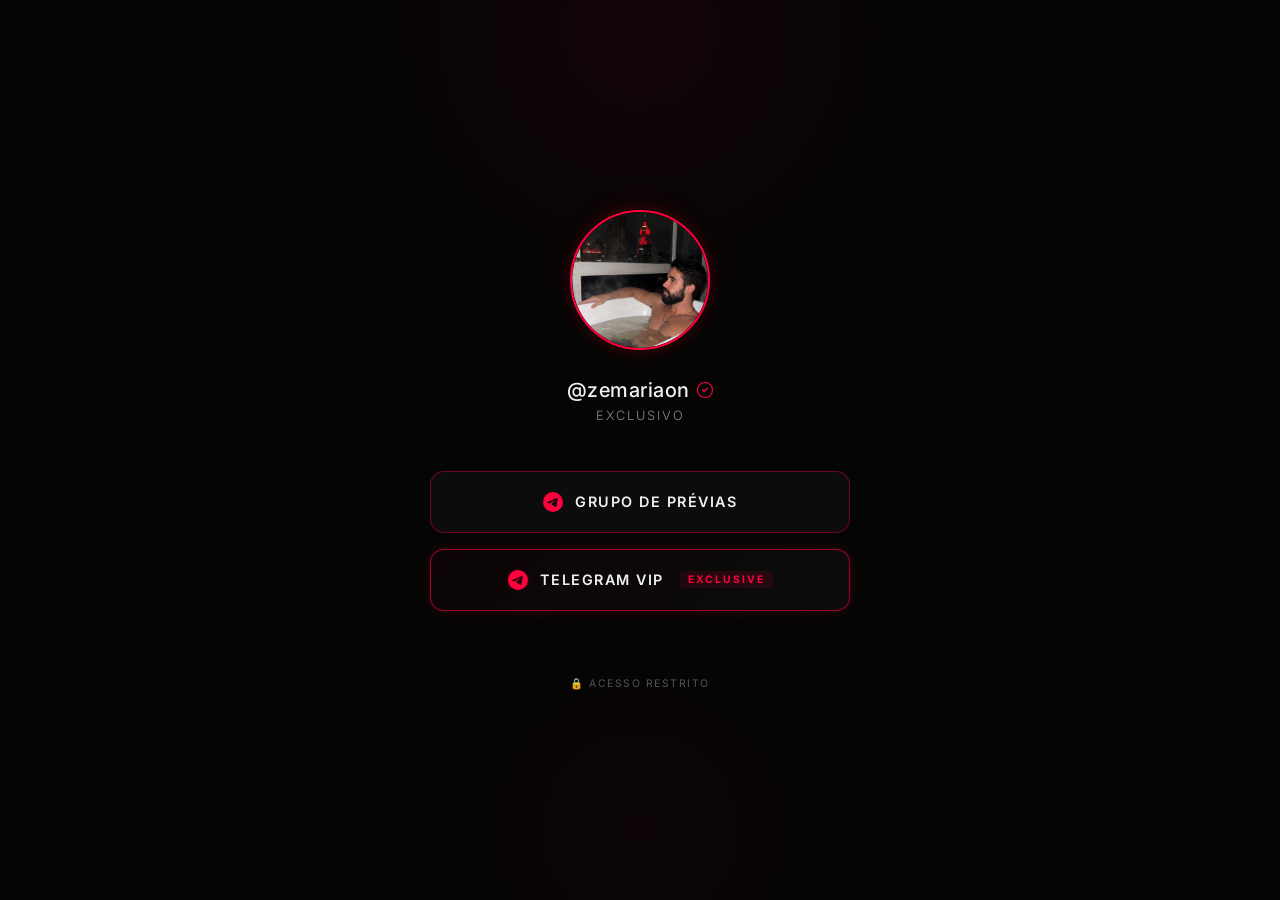
==== index.html @ e6265fee "Add files via upload" ====
<!DOCTYPE html>
<html lang="pt-BR">

<head>
  <meta charset="UTF-8">
  <meta name="viewport" content="width=device-width, initial-scale=1.0">
  <meta name="description" content="Acesse conteúdos exclusivos e entre no grupo VIP pelo Telegram.">
  <meta name="theme-color" content="#050505">
  <title>Perfil Exclusivo</title>
  <link rel="stylesheet" href="style.css">

  <!-- Favicon inline (red diamond) -->
  <link rel="icon"
    href="data:image/svg+xml,<svg xmlns='http://www.w3.org/2000/svg' viewBox='0 0 100 100'><text y='0.9em' font-size='90'>💎</text></svg>">
</head>

<body>

  <div class="container">

    <!-- ── Profile Photo ── -->
    <div class="profile-wrapper">
      <div class="profile-glow"></div>
      <img src="/profile.jpeg" alt="Foto de perfil" class="profile-photo" loading="eager">
    </div>

    <!-- ── Username ── -->
    <div class="username-section">
      <div class="username">
        @zemariaon
        <!-- Verified badge -->
        <span class="verified-badge" title="Verificado">
          <svg viewBox="0 0 24 24" fill="none" xmlns="http://www.w3.org/2000/svg">
            <path d="M9 12l2 2 4-4" stroke="#FF003C" stroke-width="2" stroke-linecap="round" stroke-linejoin="round" />
            <path d="M12 2C6.48 2 2 6.48 2 12s4.48 10 10 10 10-4.48 10-10S17.52 2 12 2z" stroke="#FF003C"
              stroke-width="1.5" fill="none" />
          </svg>
        </span>
      </div>
      <p class="status-text"> Exclusivo</p>
    </div>

    <!-- ── Buttons ── -->
    <div class="buttons-group">

      <!-- Grupo de Prévias -->
      <a href="https://t.me/+c9ROxH11eikwNGI5" class="btn" id="btn-previas" target="_blank" rel="noopener noreferrer">
        <span class="btn-icon">
          <svg viewBox="0 0 24 24" xmlns="http://www.w3.org/2000/svg">
            <path
              d="M11.944 0A12 12 0 0 0 0 12a12 12 0 0 0 12 12 12 12 0 0 0 12-12A12 12 0 0 0 12 0a12 12 0 0 0-.056 0zm4.962 7.224c.1-.002.321.023.465.14a.506.506 0 0 1 .171.325c.016.093.036.306.02.472-.18 1.898-.962 6.502-1.36 8.627-.168.9-.499 1.201-.82 1.23-.696.065-1.225-.46-1.9-.902-1.056-.693-1.653-1.124-2.678-1.8-1.185-.78-.417-1.21.258-1.91.177-.184 3.247-2.977 3.307-3.23.007-.032.014-.15-.056-.212s-.174-.041-.249-.024c-.106.024-1.793 1.14-5.061 3.345-.48.33-.913.49-1.302.48-.428-.008-1.252-.241-1.865-.44-.752-.245-1.349-.374-1.297-.789.027-.216.325-.437.893-.663 3.498-1.524 5.83-2.529 6.998-3.014 3.332-1.386 4.025-1.627 4.476-1.635z" />
          </svg>
        </span>
        GRUPO DE PRÉVIAS
      </a>

      <!-- Telegram VIP -->
      <a href="https://t.me/zezemariabot?start=linkbio2" class="btn btn--vip" id="btn-vip" target="_blank"
        rel="noopener noreferrer">
        <span class="btn-icon">
          <svg viewBox="0 0 24 24" xmlns="http://www.w3.org/2000/svg">
            <path
              d="M11.944 0A12 12 0 0 0 0 12a12 12 0 0 0 12 12 12 12 0 0 0 12-12A12 12 0 0 0 12 0a12 12 0 0 0-.056 0zm4.962 7.224c.1-.002.321.023.465.14a.506.506 0 0 1 .171.325c.016.093.036.306.02.472-.18 1.898-.962 6.502-1.36 8.627-.168.9-.499 1.201-.82 1.23-.696.065-1.225-.46-1.9-.902-1.056-.693-1.653-1.124-2.678-1.8-1.185-.78-.417-1.21.258-1.91.177-.184 3.247-2.977 3.307-3.23.007-.032.014-.15-.056-.212s-.174-.041-.249-.024c-.106.024-1.793 1.14-5.061 3.345-.48.33-.913.49-1.302.48-.428-.008-1.252-.241-1.865-.44-.752-.245-1.349-.374-1.297-.789.027-.216.325-.437.893-.663 3.498-1.524 5.83-2.529 6.998-3.014 3.332-1.386 4.025-1.627 4.476-1.635z" />
          </svg>
        </span>
        TELEGRAM VIP
        <span class="vip-label">EXCLUSIVE</span>
      </a>

    </div>

    <!-- ── Footer ── -->
    <div class="footer">
      <span class="footer-text">🔒 Acesso restrito</span>
    </div>

  </div>

</body>

</html>
---- style.css ----
/* ========================================
   PRESSEL — Dark + Red Neon Premium
   ======================================== */

/* Google Font */
@import url('https://fonts.googleapis.com/css2?family=Inter:wght@300;400;500;600;700&display=swap');

/* ── Design Tokens ── */
:root {
  --bg-primary: #050505;
  --bg-secondary: #0a0a0a;
  --bg-card: #0d0d0d;
  --bg-button: #0c0c0c;
  --neon-red: #FF003C;
  --neon-red-soft: rgba(255, 0, 60, 0.35);
  --neon-red-glow: rgba(255, 0, 60, 0.15);
  --neon-red-subtle: rgba(255, 0, 60, 0.06);
  --text-primary: #f0f0f0;
  --text-secondary: #888888;
  --text-muted: #555555;
  --border-subtle: rgba(255, 0, 60, 0.2);
  --border-button: rgba(255, 0, 60, 0.4);
  --border-vip: rgba(255, 0, 60, 0.6);
  --radius-full: 50%;
  --radius-lg: 14px;
  --max-width: 420px;
}

/* ── Reset ── */
*,
*::before,
*::after {
  margin: 0;
  padding: 0;
  box-sizing: border-box;
}

html {
  font-size: 16px;
  -webkit-font-smoothing: antialiased;
  -moz-osx-font-smoothing: grayscale;
}

/* ── Body ── */
body {
  font-family: 'Inter', -apple-system, BlinkMacSystemFont, 'Segoe UI', sans-serif;
  background-color: var(--bg-primary);
  color: var(--text-primary);
  min-height: 100vh;
  display: flex;
  justify-content: center;
  align-items: center;
  overflow-x: hidden;
  position: relative;
}

/* ── Ambient background glow ── */
body::before {
  content: '';
  position: fixed;
  top: -30%;
  left: 50%;
  transform: translateX(-50%);
  width: 600px;
  height: 600px;
  background: radial-gradient(circle, var(--neon-red-subtle) 0%, transparent 70%);
  pointer-events: none;
  z-index: 0;
}

body::after {
  content: '';
  position: fixed;
  bottom: -20%;
  left: 50%;
  transform: translateX(-50%);
  width: 500px;
  height: 500px;
  background: radial-gradient(circle, rgba(255, 0, 60, 0.03) 0%, transparent 70%);
  pointer-events: none;
  z-index: 0;
}

/* ── Container ── */
.container {
  width: 90%;
  max-width: var(--max-width);
  display: flex;
  flex-direction: column;
  align-items: center;
  padding: 60px 0 80px;
  position: relative;
  z-index: 1;
}

/* ── Profile Photo ── */
.profile-wrapper {
  position: relative;
  margin-bottom: 24px;
  opacity: 0;
  animation: fadeIn 0.8s ease-out 0.2s forwards;
}

.profile-glow {
  position: absolute;
  inset: -8px;
  border-radius: var(--radius-full);
  background: radial-gradient(circle, var(--neon-red-glow) 0%, transparent 70%);
  filter: blur(12px);
  z-index: 0;
  animation: pulseGlow 4s ease-in-out infinite;
}

.profile-photo {
  width: 130px;
  height: 130px;
  border-radius: var(--radius-full);
  object-fit: cover;
  border: 2px solid var(--neon-red);
  position: relative;
  z-index: 1;
  box-shadow:
    0 0 15px var(--neon-red-glow),
    0 0 30px rgba(255, 0, 60, 0.08);
}

/* ── Username ── */
.username-section {
  text-align: center;
  margin-bottom: 48px;
  opacity: 0;
  animation: fadeIn 0.8s ease-out 0.4s forwards;
}

.username {
  font-size: 1.25rem;
  font-weight: 500;
  letter-spacing: 0.5px;
  color: var(--text-primary);
  display: inline-flex;
  align-items: center;
  gap: 6px;
}

.verified-badge {
  display: inline-flex;
  align-items: center;
  justify-content: center;
  width: 18px;
  height: 18px;
  flex-shrink: 0;
}

.verified-badge svg {
  width: 18px;
  height: 18px;
}

.status-text {
  font-size: 0.8rem;
  font-weight: 300;
  color: var(--text-secondary);
  margin-top: 6px;
  letter-spacing: 2px;
  text-transform: uppercase;
}

/* ── Buttons ── */
.buttons-group {
  width: 100%;
  display: flex;
  flex-direction: column;
  gap: 16px;
}

.btn {
  display: flex;
  align-items: center;
  justify-content: center;
  gap: 12px;
  width: 100%;
  padding: 18px 24px;
  border-radius: var(--radius-lg);
  background: var(--bg-button);
  color: var(--text-primary);
  text-decoration: none;
  font-family: 'Inter', sans-serif;
  font-size: 0.9rem;
  font-weight: 600;
  letter-spacing: 1.5px;
  text-transform: uppercase;
  border: 1px solid var(--border-button);
  cursor: pointer;
  position: relative;
  overflow: hidden;
  transition:
    box-shadow 0.35s ease,
    border-color 0.35s ease,
    transform 0.25s ease,
    background 0.35s ease;
  /* Entry animation */
  opacity: 0;
  transform: translateY(20px);
}

.btn:first-child {
  animation: slideUp 0.6s ease-out 0.6s forwards;
}

.btn:last-child {
  animation: slideUp 0.6s ease-out 0.8s forwards;
}

/* Shimmer overlay */
.btn::before {
  content: '';
  position: absolute;
  top: 0;
  left: -100%;
  width: 100%;
  height: 100%;
  background: linear-gradient(
    90deg,
    transparent 0%,
    rgba(255, 0, 60, 0.04) 50%,
    transparent 100%
  );
  transition: left 0.5s ease;
}

.btn:hover::before {
  left: 100%;
}

.btn:hover {
  border-color: var(--neon-red);
  box-shadow:
    0 0 20px var(--neon-red-glow),
    0 0 40px rgba(255, 0, 60, 0.06),
    inset 0 0 20px rgba(255, 0, 60, 0.03);
  transform: translateY(-2px);
  background: rgba(255, 0, 60, 0.04);
}

.btn:active {
  transform: translateY(0);
  transition: transform 0.1s ease;
}

/* Telegram icon */
.btn-icon {
  display: inline-flex;
  align-items: center;
  justify-content: center;
  flex-shrink: 0;
}

.btn-icon svg {
  width: 20px;
  height: 20px;
  fill: var(--neon-red);
  transition: filter 0.35s ease;
}

.btn:hover .btn-icon svg {
  filter: drop-shadow(0 0 4px var(--neon-red-soft));
}

/* ── VIP Button — Extra emphasis ── */
.btn--vip {
  border-color: var(--border-vip);
  box-shadow:
    0 0 12px var(--neon-red-glow),
    0 0 25px rgba(255, 0, 60, 0.05);
  background: linear-gradient(
    135deg,
    rgba(255, 0, 60, 0.03) 0%,
    var(--bg-button) 100%
  );
}

.btn--vip:hover {
  border-color: var(--neon-red);
  box-shadow:
    0 0 25px var(--neon-red-soft),
    0 0 50px rgba(255, 0, 60, 0.1),
    inset 0 0 25px rgba(255, 0, 60, 0.05);
  background: linear-gradient(
    135deg,
    rgba(255, 0, 60, 0.08) 0%,
    rgba(255, 0, 60, 0.02) 100%
  );
}

.btn--vip .btn-icon svg {
  filter: drop-shadow(0 0 3px var(--neon-red-glow));
}

.btn--vip:hover .btn-icon svg {
  filter: drop-shadow(0 0 6px var(--neon-red-soft));
}

/* ── VIP label accent ── */
.vip-label {
  font-size: 0.65rem;
  font-weight: 700;
  letter-spacing: 2px;
  color: var(--neon-red);
  background: rgba(255, 0, 60, 0.1);
  padding: 2px 8px;
  border-radius: 4px;
  margin-left: 4px;
}

/* ── Keyframes ── */
@keyframes fadeIn {
  from {
    opacity: 0;
    transform: translateY(8px);
  }
  to {
    opacity: 1;
    transform: translateY(0);
  }
}

@keyframes slideUp {
  from {
    opacity: 0;
    transform: translateY(20px);
  }
  to {
    opacity: 1;
    transform: translateY(0);
  }
}

@keyframes pulseGlow {
  0%, 100% {
    opacity: 0.6;
    transform: scale(1);
  }
  50% {
    opacity: 1;
    transform: scale(1.05);
  }
}

/* ── Footer ── */
.footer {
  margin-top: 60px;
  opacity: 0;
  animation: fadeIn 0.8s ease-out 1s forwards;
}

.footer-text {
  font-size: 0.65rem;
  color: var(--text-muted);
  letter-spacing: 1.5px;
  text-transform: uppercase;
}

/* ── Responsiveness ── */
@media (max-width: 480px) {
  .container {
    width: 88%;
    padding: 50px 0 60px;
  }

  .profile-photo {
    width: 115px;
    height: 115px;
  }

  .username {
    font-size: 1.15rem;
  }

  .btn {
    padding: 16px 20px;
    font-size: 0.82rem;
    letter-spacing: 1.2px;
  }
}

@media (min-width: 768px) {
  .container {
    padding: 100px 0;
  }

  .profile-photo {
    width: 140px;
    height: 140px;
  }

  .btn {
    padding: 20px 28px;
  }
}

/* ── Accessibility: reduced motion ── */
@media (prefers-reduced-motion: reduce) {
  *,
  *::before,
  *::after {
    animation-duration: 0.01ms !important;
    animation-iteration-count: 1 !important;
    transition-duration: 0.01ms !important;
  }
}
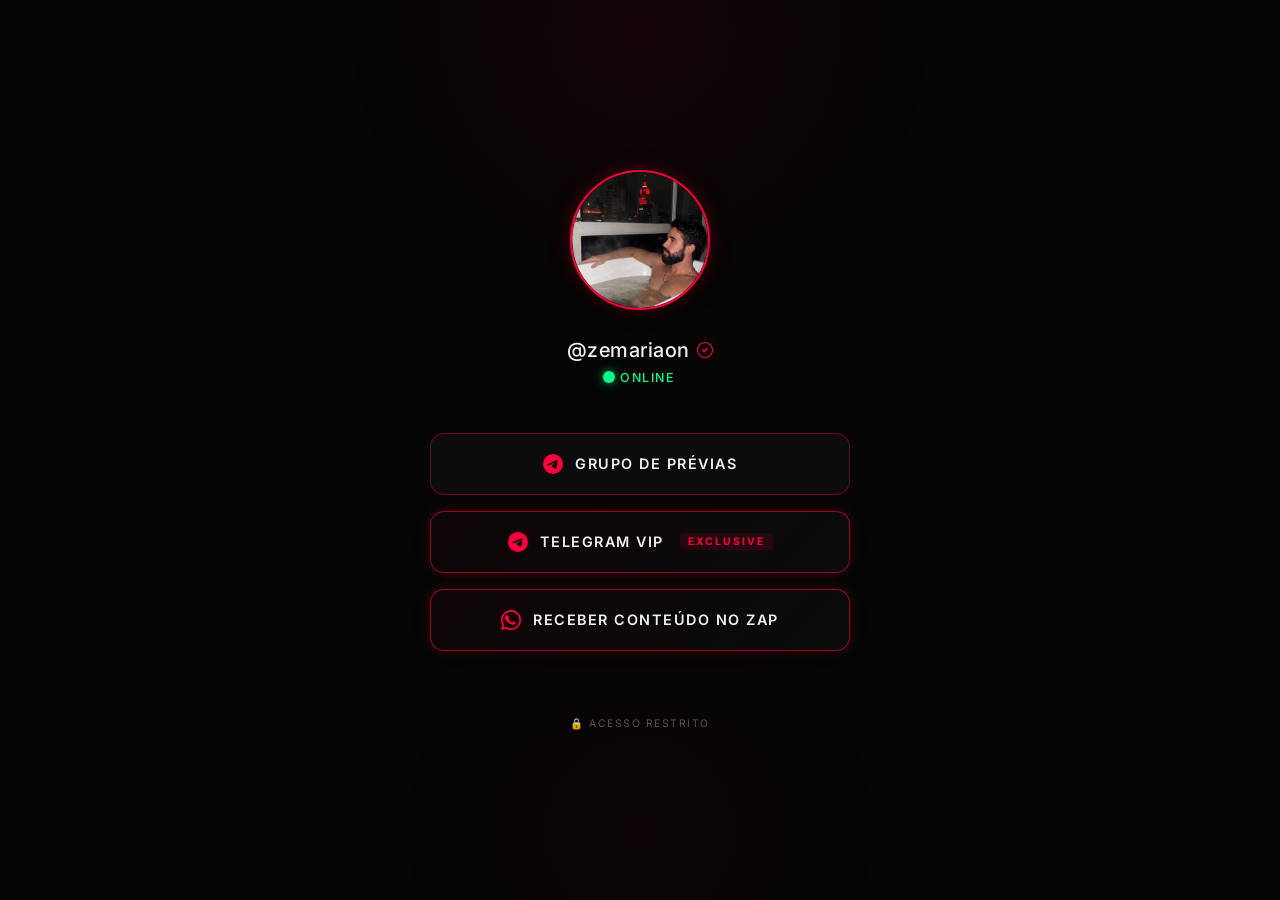
==== commit 553dc26c: "Add files via upload" ====
--- a/index.html
+++ b/index.html
@@ -7,11 +7,13 @@
   <meta name="description" content="Acesse conteúdos exclusivos e entre no grupo VIP pelo Telegram.">
   <meta name="theme-color" content="#050505">
   <title>Perfil Exclusivo</title>
+  <link rel="preconnect" href="https://fonts.googleapis.com">
+  <link rel="preconnect" href="https://fonts.gstatic.com" crossorigin>
+  <link href="https://fonts.googleapis.com/css2?family=Inter:wght@300;400;500;600;700&display=swap" rel="stylesheet">
   <link rel="stylesheet" href="style.css">
 
   <!-- Favicon inline (red diamond) -->
-  <link rel="icon"
-    href="data:image/svg+xml,<svg xmlns='http://www.w3.org/2000/svg' viewBox='0 0 100 100'><text y='0.9em' font-size='90'>💎</text></svg>">
+  <link rel="icon" href="data:image/svg+xml,<svg xmlns='http://www.w3.org/2000/svg' viewBox='0 0 100 100'><text y='0.9em' font-size='90'>💎</text></svg>">
 </head>
 
 <body>
@@ -21,7 +23,7 @@
     <!-- ── Profile Photo ── -->
     <div class="profile-wrapper">
       <div class="profile-glow"></div>
-      <img src="/profile.jpeg" alt="Foto de perfil" class="profile-photo" loading="eager">
+      <img src="profile.jpeg" alt="Foto de perfil" class="profile-photo" loading="eager">
     </div>
 
     <!-- ── Username ── -->
@@ -30,14 +32,19 @@
         @zemariaon
         <!-- Verified badge -->
         <span class="verified-badge" title="Verificado">
-          <svg viewBox="0 0 24 24" fill="none" xmlns="http://www.w3.org/2000/svg">
-            <path d="M9 12l2 2 4-4" stroke="#FF003C" stroke-width="2" stroke-linecap="round" stroke-linejoin="round" />
-            <path d="M12 2C6.48 2 2 6.48 2 12s4.48 10 10 10 10-4.48 10-10S17.52 2 12 2z" stroke="#FF003C"
-              stroke-width="1.5" fill="none" />
+          <svg viewbox="0 0 24 24" fill="none" xmlns="http://www.w3.org/2000/svg">
+            <path d="M9 12l2 2 4-4" stroke="#FF003C" stroke-width="2" stroke-linecap="round" stroke-linejoin="round"></path>
+            <path d="M12 2C6.48 2 2 6.48 2 12s4.48 10 10 10 10-4.48 10-10S17.52 2 12 2z" stroke="#FF003C" stroke-width="1.5" fill="none"></path>
           </svg>
         </span>
       </div>
-      <p class="status-text"> Exclusivo</p>
+      <div class="status-online">
+        <span class="status-dot-wrapper">
+          <span class="status-dot-ping"></span>
+          <span class="status-dot"></span>
+        </span>
+        <span class="status-text">Online</span>
+      </div>
     </div>
 
     <!-- ── Buttons ── -->
@@ -46,25 +53,32 @@
       <!-- Grupo de Prévias -->
       <a href="https://t.me/+c9ROxH11eikwNGI5" class="btn" id="btn-previas" target="_blank" rel="noopener noreferrer">
         <span class="btn-icon">
-          <svg viewBox="0 0 24 24" xmlns="http://www.w3.org/2000/svg">
-            <path
-              d="M11.944 0A12 12 0 0 0 0 12a12 12 0 0 0 12 12 12 12 0 0 0 12-12A12 12 0 0 0 12 0a12 12 0 0 0-.056 0zm4.962 7.224c.1-.002.321.023.465.14a.506.506 0 0 1 .171.325c.016.093.036.306.02.472-.18 1.898-.962 6.502-1.36 8.627-.168.9-.499 1.201-.82 1.23-.696.065-1.225-.46-1.9-.902-1.056-.693-1.653-1.124-2.678-1.8-1.185-.78-.417-1.21.258-1.91.177-.184 3.247-2.977 3.307-3.23.007-.032.014-.15-.056-.212s-.174-.041-.249-.024c-.106.024-1.793 1.14-5.061 3.345-.48.33-.913.49-1.302.48-.428-.008-1.252-.241-1.865-.44-.752-.245-1.349-.374-1.297-.789.027-.216.325-.437.893-.663 3.498-1.524 5.83-2.529 6.998-3.014 3.332-1.386 4.025-1.627 4.476-1.635z" />
+          <svg viewbox="0 0 24 24" xmlns="http://www.w3.org/2000/svg">
+            <path d="M11.944 0A12 12 0 0 0 0 12a12 12 0 0 0 12 12 12 12 0 0 0 12-12A12 12 0 0 0 12 0a12 12 0 0 0-.056 0zm4.962 7.224c.1-.002.321.023.465.14a.506.506 0 0 1 .171.325c.016.093.036.306.02.472-.18 1.898-.962 6.502-1.36 8.627-.168.9-.499 1.201-.82 1.23-.696.065-1.225-.46-1.9-.902-1.056-.693-1.653-1.124-2.678-1.8-1.185-.78-.417-1.21.258-1.91.177-.184 3.247-2.977 3.307-3.23.007-.032.014-.15-.056-.212s-.174-.041-.249-.024c-.106.024-1.793 1.14-5.061 3.345-.48.33-.913.49-1.302.48-.428-.008-1.252-.241-1.865-.44-.752-.245-1.349-.374-1.297-.789.027-.216.325-.437.893-.663 3.498-1.524 5.83-2.529 6.998-3.014 3.332-1.386 4.025-1.627 4.476-1.635z"></path>
           </svg>
         </span>
         GRUPO DE PRÉVIAS
       </a>
 
       <!-- Telegram VIP -->
-      <a href="https://t.me/zezemariabot?start=linkbio2" class="btn btn--vip" id="btn-vip" target="_blank"
-        rel="noopener noreferrer">
+      <a href="https://t.me/zezemariabot?start=linkbio2" class="btn btn--vip" id="btn-vip" target="_blank" rel="noopener noreferrer">
         <span class="btn-icon">
-          <svg viewBox="0 0 24 24" xmlns="http://www.w3.org/2000/svg">
-            <path
-              d="M11.944 0A12 12 0 0 0 0 12a12 12 0 0 0 12 12 12 12 0 0 0 12-12A12 12 0 0 0 12 0a12 12 0 0 0-.056 0zm4.962 7.224c.1-.002.321.023.465.14a.506.506 0 0 1 .171.325c.016.093.036.306.02.472-.18 1.898-.962 6.502-1.36 8.627-.168.9-.499 1.201-.82 1.23-.696.065-1.225-.46-1.9-.902-1.056-.693-1.653-1.124-2.678-1.8-1.185-.78-.417-1.21.258-1.91.177-.184 3.247-2.977 3.307-3.23.007-.032.014-.15-.056-.212s-.174-.041-.249-.024c-.106.024-1.793 1.14-5.061 3.345-.48.33-.913.49-1.302.48-.428-.008-1.252-.241-1.865-.44-.752-.245-1.349-.374-1.297-.789.027-.216.325-.437.893-.663 3.498-1.524 5.83-2.529 6.998-3.014 3.332-1.386 4.025-1.627 4.476-1.635z" />
+          <svg viewbox="0 0 24 24" xmlns="http://www.w3.org/2000/svg">
+            <path d="M11.944 0A12 12 0 0 0 0 12a12 12 0 0 0 12 12 12 12 0 0 0 12-12A12 12 0 0 0 12 0a12 12 0 0 0-.056 0zm4.962 7.224c.1-.002.321.023.465.14a.506.506 0 0 1 .171.325c.016.093.036.306.02.472-.18 1.898-.962 6.502-1.36 8.627-.168.9-.499 1.201-.82 1.23-.696.065-1.225-.46-1.9-.902-1.056-.693-1.653-1.124-2.678-1.8-1.185-.78-.417-1.21.258-1.91.177-.184 3.247-2.977 3.307-3.23.007-.032.014-.15-.056-.212s-.174-.041-.249-.024c-.106.024-1.793 1.14-5.061 3.345-.48.33-.913.49-1.302.48-.428-.008-1.252-.241-1.865-.44-.752-.245-1.349-.374-1.297-.789.027-.216.325-.437.893-.663 3.498-1.524 5.83-2.529 6.998-3.014 3.332-1.386 4.025-1.627 4.476-1.635z"></path>
           </svg>
         </span>
         TELEGRAM VIP
         <span class="vip-label">EXCLUSIVE</span>
+      </a>
+
+      <!-- Receber Conteúdo no Zap -->
+      <a href="https://ggcheckout.app/checkout/v4/12ZdZEENy6Fd3tUeQCRN" class="btn btn--zap" id="btn-zap" target="_blank" rel="noopener noreferrer">
+        <span class="btn-icon">
+          <svg viewBox="0 0 24 24" xmlns="http://www.w3.org/2000/svg">
+            <path d="M17.472 14.382c-.301-.15-1.78-.878-2.056-.979-.276-.1-.476-.15-.676.15-.2.301-.776.979-.952 1.18-.175.2-.35.226-.651.075-.3-.15-1.268-.468-2.416-1.493-.893-.798-1.496-1.783-1.672-2.083-.175-.3-.019-.462.132-.612.136-.135.301-.35.452-.526.15-.175.2-.301.3-.501.1-.2.05-.376-.025-.526-.075-.15-.676-1.63-1.927-2.23-.244-.585-.494-.505-.677-.514-.176-.008-.376-.01-.577-.01-.2 0-.526.075-.801.375-.276.301-1.053 1.028-1.053 2.507 0 1.478 1.078 2.905 1.228 3.106.15.2 2.122 3.24 5.141 4.544.718.31 1.278.496 1.716.635.722.23 1.379.197 1.899.12.579-.087 1.78-.727 2.03-1.429.251-.702.251-1.303.176-1.429-.075-.125-.275-.2-.576-.35zM12 0C5.373 0 0 5.373 0 12c0 2.115.553 4.101 1.519 5.828L0 24l6.345-1.494A11.936 11.936 0 0 0 12 24c6.627 0 12-5.373 12-12S18.627 0 12 0zm0 22c-1.848 0-3.582-.505-5.076-1.385l-.364-.216-3.766.886.903-3.667-.238-.378A9.957 9.957 0 0 1 2 12c0-5.514 4.486-10 10-10s10 4.486 10 10-4.486 10-10 10z"/>
+          </svg>
+        </span>
+        Receber Conteúdo no Zap
       </a>
 
     </div>
@@ -78,4 +92,4 @@
 
 </body>
 
-</html>+</html>
--- a/style.css
+++ b/style.css
@@ -156,13 +156,67 @@
   height: 18px;
 }
 
+.status-online {
+  display: flex;
+  align-items: center;
+  justify-content: center;
+  gap: 7px;
+  margin-top: 8px;
+}
+
+.status-dot-wrapper {
+  position: relative;
+  display: inline-flex;
+  align-items: center;
+  justify-content: center;
+  width: 8px;
+  height: 8px;
+}
+
+.status-dot-ping {
+  position: absolute;
+  inset: -2px;
+  border-radius: var(--radius-full);
+  background-color: #00ff88;
+  animation: pingGreen 1.8s cubic-bezier(0, 0, 0.2, 1) infinite;
+}
+
+.status-dot {
+  position: relative;
+  width: 8px;
+  height: 8px;
+  border-radius: var(--radius-full);
+  background-color: #00ff88;
+  box-shadow:
+    0 0 8px #00ff88,
+    0 0 16px rgba(0, 255, 136, 0.6);
+  animation: blinkGreen 1.8s ease-in-out infinite;
+}
+
 .status-text {
-  font-size: 0.8rem;
-  font-weight: 300;
-  color: var(--text-secondary);
-  margin-top: 6px;
-  letter-spacing: 2px;
+  font-size: 0.78rem;
+  font-weight: 500;
+  color: #00ff88;
+  letter-spacing: 1.5px;
   text-transform: uppercase;
+}
+
+@keyframes pingGreen {
+  75%, 100% {
+    transform: scale(2.5);
+    opacity: 0;
+  }
+}
+
+@keyframes blinkGreen {
+  0%, 100% {
+    opacity: 1;
+    filter: brightness(1.1);
+  }
+  50% {
+    opacity: 0.35;
+    filter: brightness(0.8);
+  }
 }
 
 /* ── Buttons ── */
@@ -203,12 +257,16 @@
   transform: translateY(20px);
 }
 
-.btn:first-child {
+.btn:nth-child(1) {
   animation: slideUp 0.6s ease-out 0.6s forwards;
 }
 
-.btn:last-child {
-  animation: slideUp 0.6s ease-out 0.8s forwards;
+.btn:nth-child(2) {
+  animation: slideUp 0.6s ease-out 0.75s forwards;
+}
+
+.btn:nth-child(3) {
+  animation: slideUp 0.6s ease-out 0.9s forwards;
 }
 
 /* Shimmer overlay */
@@ -312,6 +370,40 @@
   margin-left: 4px;
 }
 
+/* ── Zap Button — Checkout emphasis ── */
+.btn--zap {
+  border-color: var(--border-vip);
+  box-shadow:
+    0 0 12px var(--neon-red-glow),
+    0 0 25px rgba(255, 0, 60, 0.05);
+  background: linear-gradient(
+    135deg,
+    rgba(255, 0, 60, 0.03) 0%,
+    var(--bg-button) 100%
+  );
+}
+
+.btn--zap:hover {
+  border-color: var(--neon-red);
+  box-shadow:
+    0 0 25px var(--neon-red-soft),
+    0 0 50px rgba(255, 0, 60, 0.1),
+    inset 0 0 25px rgba(255, 0, 60, 0.05);
+  background: linear-gradient(
+    135deg,
+    rgba(255, 0, 60, 0.08) 0%,
+    rgba(255, 0, 60, 0.02) 100%
+  );
+}
+
+.btn--zap .btn-icon svg {
+  filter: drop-shadow(0 0 3px var(--neon-red-glow));
+}
+
+.btn--zap:hover .btn-icon svg {
+  filter: drop-shadow(0 0 6px var(--neon-red-soft));
+}
+
 /* ── Keyframes ── */
 @keyframes fadeIn {
   from {
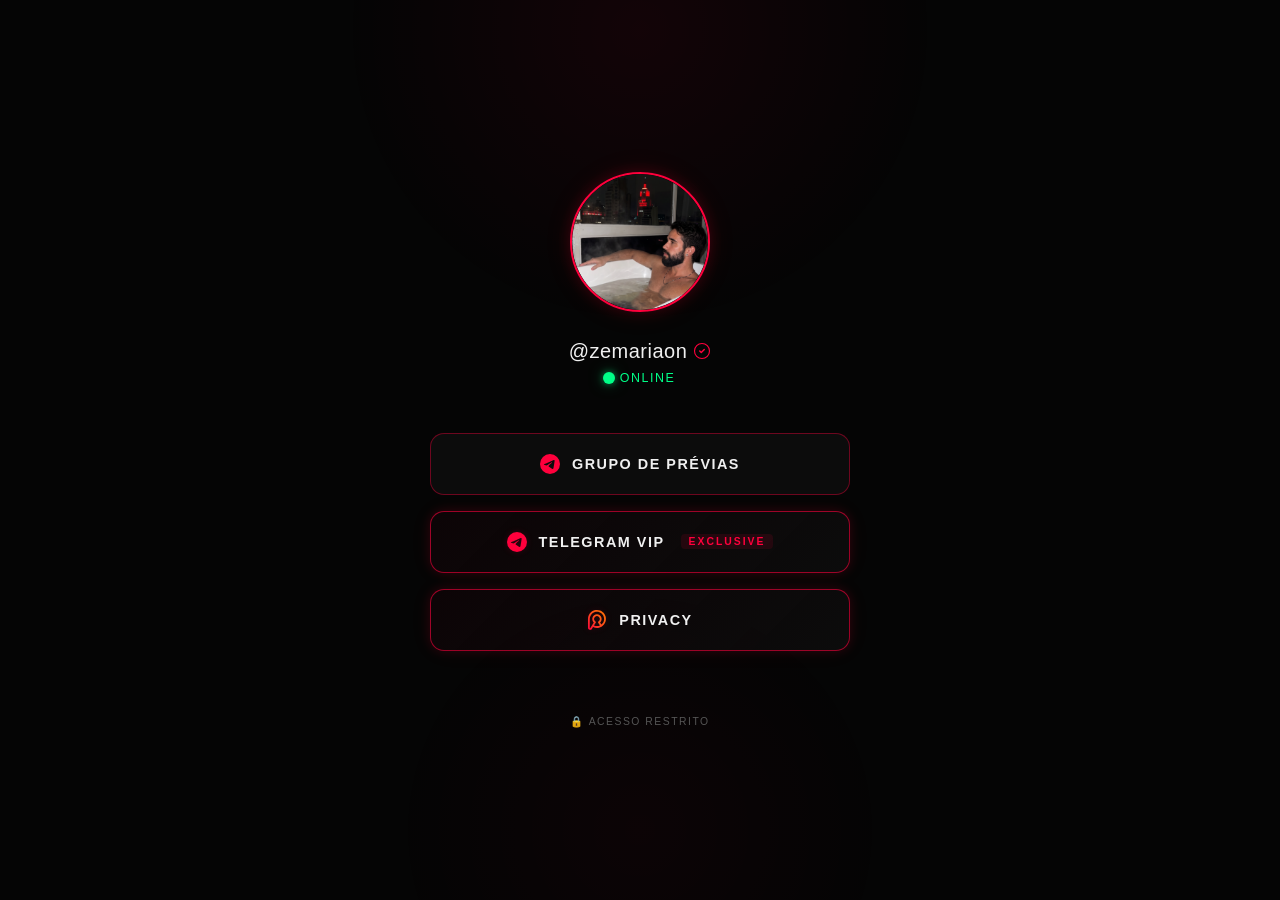
==== commit 6495496d: "Update HTML structure and links" ====
--- a/index.html
+++ b/index.html
@@ -8,12 +8,13 @@
   <meta name="theme-color" content="#050505">
   <title>Perfil Exclusivo</title>
   <link rel="preconnect" href="https://fonts.googleapis.com">
-  <link rel="preconnect" href="https://fonts.gstatic.com" crossorigin>
-  <link href="https://fonts.googleapis.com/css2?family=Inter:wght@300;400;500;600;700&display=swap" rel="stylesheet">
+  <link rel="preconnect" href="https://fonts.gstatic.com" crossorigin="">
+  <link href="css2?family=Inter:wght@300;400;500;600;700&display=swap" rel="stylesheet">
   <link rel="stylesheet" href="style.css">
 
   <!-- Favicon inline (red diamond) -->
-  <link rel="icon" href="data:image/svg+xml,<svg xmlns='http://www.w3.org/2000/svg' viewBox='0 0 100 100'><text y='0.9em' font-size='90'>💎</text></svg>">
+  <link rel="icon"
+    href="data:image/svg+xml,<svg xmlns='http://www.w3.org/2000/svg' viewBox='0 0 100 100'><text y='0.9em' font-size='90'>💎</text></svg>">
 </head>
 
 <body>
@@ -33,8 +34,10 @@
         <!-- Verified badge -->
         <span class="verified-badge" title="Verificado">
           <svg viewbox="0 0 24 24" fill="none" xmlns="http://www.w3.org/2000/svg">
-            <path d="M9 12l2 2 4-4" stroke="#FF003C" stroke-width="2" stroke-linecap="round" stroke-linejoin="round"></path>
-            <path d="M12 2C6.48 2 2 6.48 2 12s4.48 10 10 10 10-4.48 10-10S17.52 2 12 2z" stroke="#FF003C" stroke-width="1.5" fill="none"></path>
+            <path d="M9 12l2 2 4-4" stroke="#FF003C" stroke-width="2" stroke-linecap="round" stroke-linejoin="round">
+            </path>
+            <path d="M12 2C6.48 2 2 6.48 2 12s4.48 10 10 10 10-4.48 10-10S17.52 2 12 2z" stroke="#FF003C"
+              stroke-width="1.5" fill="none"></path>
           </svg>
         </span>
       </div>
@@ -54,31 +57,48 @@
       <a href="https://t.me/+c9ROxH11eikwNGI5" class="btn" id="btn-previas" target="_blank" rel="noopener noreferrer">
         <span class="btn-icon">
           <svg viewbox="0 0 24 24" xmlns="http://www.w3.org/2000/svg">
-            <path d="M11.944 0A12 12 0 0 0 0 12a12 12 0 0 0 12 12 12 12 0 0 0 12-12A12 12 0 0 0 12 0a12 12 0 0 0-.056 0zm4.962 7.224c.1-.002.321.023.465.14a.506.506 0 0 1 .171.325c.016.093.036.306.02.472-.18 1.898-.962 6.502-1.36 8.627-.168.9-.499 1.201-.82 1.23-.696.065-1.225-.46-1.9-.902-1.056-.693-1.653-1.124-2.678-1.8-1.185-.78-.417-1.21.258-1.91.177-.184 3.247-2.977 3.307-3.23.007-.032.014-.15-.056-.212s-.174-.041-.249-.024c-.106.024-1.793 1.14-5.061 3.345-.48.33-.913.49-1.302.48-.428-.008-1.252-.241-1.865-.44-.752-.245-1.349-.374-1.297-.789.027-.216.325-.437.893-.663 3.498-1.524 5.83-2.529 6.998-3.014 3.332-1.386 4.025-1.627 4.476-1.635z"></path>
+            <path
+              d="M11.944 0A12 12 0 0 0 0 12a12 12 0 0 0 12 12 12 12 0 0 0 12-12A12 12 0 0 0 12 0a12 12 0 0 0-.056 0zm4.962 7.224c.1-.002.321.023.465.14a.506.506 0 0 1 .171.325c.016.093.036.306.02.472-.18 1.898-.962 6.502-1.36 8.627-.168.9-.499 1.201-.82 1.23-.696.065-1.225-.46-1.9-.902-1.056-.693-1.653-1.124-2.678-1.8-1.185-.78-.417-1.21.258-1.91.177-.184 3.247-2.977 3.307-3.23.007-.032.014-.15-.056-.212s-.174-.041-.249-.024c-.106.024-1.793 1.14-5.061 3.345-.48.33-.913.49-1.302.48-.428-.008-1.252-.241-1.865-.44-.752-.245-1.349-.374-1.297-.789.027-.216.325-.437.893-.663 3.498-1.524 5.83-2.529 6.998-3.014 3.332-1.386 4.025-1.627 4.476-1.635z">
+            </path>
           </svg>
         </span>
         GRUPO DE PRÉVIAS
       </a>
 
       <!-- Telegram VIP -->
-      <a href="https://t.me/zezemariabot?start=linkbio2" class="btn btn--vip" id="btn-vip" target="_blank" rel="noopener noreferrer">
+      <a href="https://t.me/zezemariabot?start=linkbio2" class="btn btn--vip" id="btn-vip" target="_blank"
+        rel="noopener noreferrer">
         <span class="btn-icon">
           <svg viewbox="0 0 24 24" xmlns="http://www.w3.org/2000/svg">
-            <path d="M11.944 0A12 12 0 0 0 0 12a12 12 0 0 0 12 12 12 12 0 0 0 12-12A12 12 0 0 0 12 0a12 12 0 0 0-.056 0zm4.962 7.224c.1-.002.321.023.465.14a.506.506 0 0 1 .171.325c.016.093.036.306.02.472-.18 1.898-.962 6.502-1.36 8.627-.168.9-.499 1.201-.82 1.23-.696.065-1.225-.46-1.9-.902-1.056-.693-1.653-1.124-2.678-1.8-1.185-.78-.417-1.21.258-1.91.177-.184 3.247-2.977 3.307-3.23.007-.032.014-.15-.056-.212s-.174-.041-.249-.024c-.106.024-1.793 1.14-5.061 3.345-.48.33-.913.49-1.302.48-.428-.008-1.252-.241-1.865-.44-.752-.245-1.349-.374-1.297-.789.027-.216.325-.437.893-.663 3.498-1.524 5.83-2.529 6.998-3.014 3.332-1.386 4.025-1.627 4.476-1.635z"></path>
+            <path
+              d="M11.944 0A12 12 0 0 0 0 12a12 12 0 0 0 12 12 12 12 0 0 0 12-12A12 12 0 0 0 12 0a12 12 0 0 0-.056 0zm4.962 7.224c.1-.002.321.023.465.14a.506.506 0 0 1 .171.325c.016.093.036.306.02.472-.18 1.898-.962 6.502-1.36 8.627-.168.9-.499 1.201-.82 1.23-.696.065-1.225-.46-1.9-.902-1.056-.693-1.653-1.124-2.678-1.8-1.185-.78-.417-1.21.258-1.91.177-.184 3.247-2.977 3.307-3.23.007-.032.014-.15-.056-.212s-.174-.041-.249-.024c-.106.024-1.793 1.14-5.061 3.345-.48.33-.913.49-1.302.48-.428-.008-1.252-.241-1.865-.44-.752-.245-1.349-.374-1.297-.789.027-.216.325-.437.893-.663 3.498-1.524 5.83-2.529 6.998-3.014 3.332-1.386 4.025-1.627 4.476-1.635z">
+            </path>
           </svg>
         </span>
         TELEGRAM VIP
         <span class="vip-label">EXCLUSIVE</span>
       </a>
 
-      <!-- Receber Conteúdo no Zap -->
-      <a href="https://ggcheckout.app/checkout/v4/12ZdZEENy6Fd3tUeQCRN" class="btn btn--zap" id="btn-zap" target="_blank" rel="noopener noreferrer">
+      <!-- Privacy -->
+      <a href="https://privacy.com.br/@zemariaon" class="btn btn--privacy btn--zap" id="btn-privacy" target="_blank"
+        rel="noopener noreferrer">
         <span class="btn-icon">
-          <svg viewBox="0 0 24 24" xmlns="http://www.w3.org/2000/svg">
-            <path d="M17.472 14.382c-.301-.15-1.78-.878-2.056-.979-.276-.1-.476-.15-.676.15-.2.301-.776.979-.952 1.18-.175.2-.35.226-.651.075-.3-.15-1.268-.468-2.416-1.493-.893-.798-1.496-1.783-1.672-2.083-.175-.3-.019-.462.132-.612.136-.135.301-.35.452-.526.15-.175.2-.301.3-.501.1-.2.05-.376-.025-.526-.075-.15-.676-1.63-1.927-2.23-.244-.585-.494-.505-.677-.514-.176-.008-.376-.01-.577-.01-.2 0-.526.075-.801.375-.276.301-1.053 1.028-1.053 2.507 0 1.478 1.078 2.905 1.228 3.106.15.2 2.122 3.24 5.141 4.544.718.31 1.278.496 1.716.635.722.23 1.379.197 1.899.12.579-.087 1.78-.727 2.03-1.429.251-.702.251-1.303.176-1.429-.075-.125-.275-.2-.576-.35zM12 0C5.373 0 0 5.373 0 12c0 2.115.553 4.101 1.519 5.828L0 24l6.345-1.494A11.936 11.936 0 0 0 12 24c6.627 0 12-5.373 12-12S18.627 0 12 0zm0 22c-1.848 0-3.582-.505-5.076-1.385l-.364-.216-3.766.886.903-3.667-.238-.378A9.957 9.957 0 0 1 2 12c0-5.514 4.486-10 10-10s10 4.486 10 10-4.486 10-10 10z"/>
+          <svg class="privacy-icon" viewbox="224 202 1419 1573" xmlns="http://www.w3.org/2000/svg">
+            <defs>
+              <linearGradient id="privacy-gradient" x1="100%" y1="0%" x2="0%" y2="100%">
+                <stop offset="0%" stop-color="#FF7A00"></stop>
+                <stop offset="50%" stop-color="#FF4D1C"></stop>
+                <stop offset="100%" stop-color="#FF003C"></stop>
+              </linearGradient>
+            </defs>
+            <path
+              fill="url(#privacy-gradient)"
+              style="fill: url(#privacy-gradient);"
+              d="m697.8,1420.34l10.29-16.8,57.96-94.55,68.42-111.67c20.38-33.42,9.83-77.04-23.6-97.42-43.03-26.39-74.74-65.57-92.23-110.3-17.54-44.77-20.83-95.14-7.07-143.91,13.72-48.61,42.76-89.72,81.06-118.72,38.26-28.93,85.81-45.74,136.53-45.74s98.22,16.81,136.47,45.74c38.29,29,67.36,70.11,81.07,118.72,13.73,48.77,10.46,99.12-7.07,143.89-17.49,44.75-49.2,83.93-92.23,110.31-33.42,20.38-43.98,64-23.58,97.42l105.3,171.84,31.66,51.66c-34.13,15.33-69.6,27.19-105.91,35.49-40.95,9.35-83.81,12.31-125.61,12.31-4.07.09-8.11.14-12.17.14-75.7,0-150.54-16.52-219.29-48.42m-219.72-849.97c70.91-95.02,171.58-167.68,290.82-203.08,119.52-35.45,243.71-29.5,355,11.47,111.27,40.94,209.52,116.79,277.46,221.15,68,104.45,97.56,225.14,89.97,343.53-7.59,118.36-52.34,234.26-133.05,329.03-23.51,27.57-49.12,52.39-76.55,74.37l-31.78-51.78-71.73-117.1c41.69-38.31,73.43-85.29,93.54-136.72,28.51-72.79,33.85-154.63,11.54-233.8-22.42-79.4-69.76-146.48-132.16-193.69-62.4-47.24-139.75-74.65-221.99-74.65s-159.64,27.41-222.02,74.65c-62.36,47.2-109.76,114.28-132.14,193.69-22.35,79.18-16.99,161.03,11.5,233.8,20.12,51.45,51.85,98.41,93.55,136.72l-269.29,439.5c-2.92,4.73-7.03,8.15-11.59,9.97-4.59,1.78-10.06,2.02-15.6.5-5.38-1.55-9.76-4.54-12.74-8.41-2.89-3.86-4.58-8.98-4.58-14.79v-697.58h-.28c.02-124.41,41.09-241.65,112.11-336.77m250.84-339.09c-149.82,44.47-276.05,135.4-364.67,254.15-88.58,118.65-139.83,265.43-139.85,421.71h-.28v697.58c0,37.35,12.17,72.14,33.49,100.25,21.27,28.13,51.52,49.29,87.67,59.49,35.99,10.16,72.72,7.9,105.51-4.91,32.79-12.85,61.32-36.22,80.99-68.28l17.67-28.82h-.02l73.61-120.11c95.52,46.04,200.2,69.88,306.23,69.78,2.91,0,19.44-.33,22.75-.24,45.17-1.48,90.02-7.29,133.93-17.32,144.55-33,278.81-111.55,380.04-230.48,101.32-118.96,157.43-263.95,166.92-411.77,9.5-147.84-27.59-298.76-112.72-429.6-85.23-130.9-208.31-225.99-347.41-277.2-77.37-28.49-159.71-43.39-243.33-43.39-66.68,0-134.16,9.49-200.53,29.15">
+            </path>
           </svg>
         </span>
-        Receber Conteúdo no Zap
+        Privacy
       </a>
 
     </div>
--- a/style.css
+++ b/style.css
@@ -3,7 +3,7 @@
    ======================================== */
 
 /* Google Font */
-@import url('https://fonts.googleapis.com/css2?family=Inter:wght@300;400;500;600;700&display=swap');
+@import url('css2');
 
 /* ── Design Tokens ── */
 :root {
@@ -320,6 +320,14 @@
   transition: filter 0.35s ease;
 }
 
+.btn-icon svg.privacy-icon {
+  fill: none;
+}
+
+.btn-icon svg.privacy-icon path {
+  fill: url(#privacy-gradient);
+}
+
 .btn:hover .btn-icon svg {
   filter: drop-shadow(0 0 4px var(--neon-red-soft));
 }
@@ -370,7 +378,8 @@
   margin-left: 4px;
 }
 
-/* ── Zap Button — Checkout emphasis ── */
+/* ── Privacy & Zap Button ── */
+.btn--privacy,
 .btn--zap {
   border-color: var(--border-vip);
   box-shadow:
@@ -383,6 +392,7 @@
   );
 }
 
+.btn--privacy:hover,
 .btn--zap:hover {
   border-color: var(--neon-red);
   box-shadow:
@@ -396,12 +406,14 @@
   );
 }
 
+.btn--privacy .btn-icon svg,
 .btn--zap .btn-icon svg {
   filter: drop-shadow(0 0 3px var(--neon-red-glow));
 }
 
+.btn--privacy:hover .btn-icon svg,
 .btn--zap:hover .btn-icon svg {
-  filter: drop-shadow(0 0 6px var(--neon-red-soft));
+  filter: drop-shadow(0 0 6px rgba(255, 100, 30, 0.7));
 }
 
 /* ── Keyframes ── */
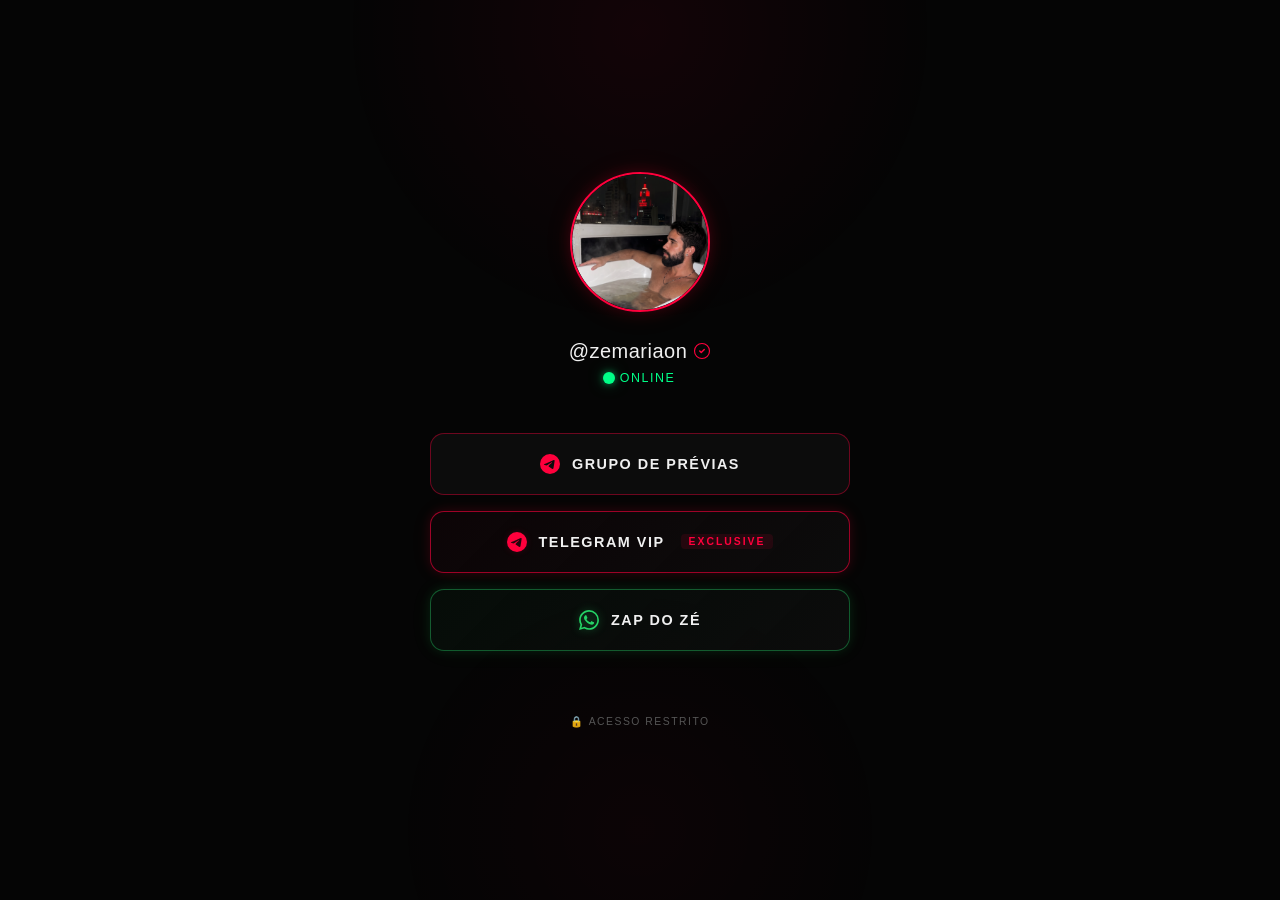
==== commit 43be25aa: "Replace privacy button with Zap do Zé button" ====
--- a/index.html
+++ b/index.html
@@ -79,26 +79,17 @@
         <span class="vip-label">EXCLUSIVE</span>
       </a>
 
-      <!-- Privacy -->
-      <a href="https://privacy.com.br/@zemariaon" class="btn btn--privacy btn--zap" id="btn-privacy" target="_blank"
+      <!-- Zap do Zé -->
+      <a href="https://pay.cakto.com.br/3fhash9_1198429" class="btn btn--zap" id="btn-zap" target="_blank"
         rel="noopener noreferrer">
         <span class="btn-icon">
-          <svg class="privacy-icon" viewbox="224 202 1419 1573" xmlns="http://www.w3.org/2000/svg">
-            <defs>
-              <linearGradient id="privacy-gradient" x1="100%" y1="0%" x2="0%" y2="100%">
-                <stop offset="0%" stop-color="#FF7A00"></stop>
-                <stop offset="50%" stop-color="#FF4D1C"></stop>
-                <stop offset="100%" stop-color="#FF003C"></stop>
-              </linearGradient>
-            </defs>
+          <svg class="zap-icon" viewBox="0 0 24 24" xmlns="http://www.w3.org/2000/svg">
             <path
-              fill="url(#privacy-gradient)"
-              style="fill: url(#privacy-gradient);"
-              d="m697.8,1420.34l10.29-16.8,57.96-94.55,68.42-111.67c20.38-33.42,9.83-77.04-23.6-97.42-43.03-26.39-74.74-65.57-92.23-110.3-17.54-44.77-20.83-95.14-7.07-143.91,13.72-48.61,42.76-89.72,81.06-118.72,38.26-28.93,85.81-45.74,136.53-45.74s98.22,16.81,136.47,45.74c38.29,29,67.36,70.11,81.07,118.72,13.73,48.77,10.46,99.12-7.07,143.89-17.49,44.75-49.2,83.93-92.23,110.31-33.42,20.38-43.98,64-23.58,97.42l105.3,171.84,31.66,51.66c-34.13,15.33-69.6,27.19-105.91,35.49-40.95,9.35-83.81,12.31-125.61,12.31-4.07.09-8.11.14-12.17.14-75.7,0-150.54-16.52-219.29-48.42m-219.72-849.97c70.91-95.02,171.58-167.68,290.82-203.08,119.52-35.45,243.71-29.5,355,11.47,111.27,40.94,209.52,116.79,277.46,221.15,68,104.45,97.56,225.14,89.97,343.53-7.59,118.36-52.34,234.26-133.05,329.03-23.51,27.57-49.12,52.39-76.55,74.37l-31.78-51.78-71.73-117.1c41.69-38.31,73.43-85.29,93.54-136.72,28.51-72.79,33.85-154.63,11.54-233.8-22.42-79.4-69.76-146.48-132.16-193.69-62.4-47.24-139.75-74.65-221.99-74.65s-159.64,27.41-222.02,74.65c-62.36,47.2-109.76,114.28-132.14,193.69-22.35,79.18-16.99,161.03,11.5,233.8,20.12,51.45,51.85,98.41,93.55,136.72l-269.29,439.5c-2.92,4.73-7.03,8.15-11.59,9.97-4.59,1.78-10.06,2.02-15.6.5-5.38-1.55-9.76-4.54-12.74-8.41-2.89-3.86-4.58-8.98-4.58-14.79v-697.58h-.28c.02-124.41,41.09-241.65,112.11-336.77m250.84-339.09c-149.82,44.47-276.05,135.4-364.67,254.15-88.58,118.65-139.83,265.43-139.85,421.71h-.28v697.58c0,37.35,12.17,72.14,33.49,100.25,21.27,28.13,51.52,49.29,87.67,59.49,35.99,10.16,72.72,7.9,105.51-4.91,32.79-12.85,61.32-36.22,80.99-68.28l17.67-28.82h-.02l73.61-120.11c95.52,46.04,200.2,69.88,306.23,69.78,2.91,0,19.44-.33,22.75-.24,45.17-1.48,90.02-7.29,133.93-17.32,144.55-33,278.81-111.55,380.04-230.48,101.32-118.96,157.43-263.95,166.92-411.77,9.5-147.84-27.59-298.76-112.72-429.6-85.23-130.9-208.31-225.99-347.41-277.2-77.37-28.49-159.71-43.39-243.33-43.39-66.68,0-134.16,9.49-200.53,29.15">
+              d="M17.472 14.382c-.297-.149-1.758-.867-2.03-.967-.273-.099-.471-.148-.67.15-.197.297-.767.966-.94 1.164-.173.199-.347.223-.644.075-.297-.15-1.255-.463-2.39-1.475-.883-.788-1.48-1.761-1.653-2.059-.173-.297-.018-.458.13-.606.134-.133.298-.347.446-.52.149-.174.198-.298.298-.497.099-.198.05-.371-.025-.52-.075-.149-.669-1.612-.916-2.207-.242-.579-.487-.5-.669-.51-.173-.008-.371-.01-.57-.01-.198 0-.52.074-.792.372-.272.297-1.04 1.016-1.04 2.479 0 1.462 1.065 2.875 1.213 3.074.149.198 2.096 3.2 5.077 4.487.709.306 1.262.489 1.694.625.712.227 1.36.195 1.871.118.571-.085 1.758-.719 2.006-1.413.248-.694.248-1.289.173-1.413-.074-.124-.272-.198-.57-.347m-5.421 7.403h-.004a9.87 9.87 0 01-5.031-1.378l-.361-.214-3.741.982.998-3.648-.235-.374a9.86 9.86 0 01-1.51-5.26c.001-5.45 4.436-9.884 9.888-9.884 2.64 0 5.122 1.03 6.988 2.898a9.825 9.825 0 012.893 6.994c-.003 5.45-4.437 9.884-9.885 9.884m8.413-18.297A11.815 11.815 0 0012.05 0C5.495 0 .16 5.335.157 11.892c0 2.096.547 4.142 1.588 5.945L0 24l6.335-1.662c1.746.953 3.71 1.456 5.711 1.456h.005c6.554 0 11.89-5.335 11.893-11.893a11.821 11.821 0 00-3.48-8.413z">
             </path>
           </svg>
         </span>
-        Privacy
+        ZAP DO ZÉ
       </a>
 
     </div>
--- a/style.css
+++ b/style.css
@@ -3,7 +3,7 @@
    ======================================== */
 
 /* Google Font */
-@import url('css2');
+@import url('css2-1');
 
 /* ── Design Tokens ── */
 :root {
@@ -378,42 +378,49 @@
   margin-left: 4px;
 }
 
-/* ── Privacy & Zap Button ── */
-.btn--privacy,
+/* ── Zap Button ── */
 .btn--zap {
-  border-color: var(--border-vip);
-  box-shadow:
-    0 0 12px var(--neon-red-glow),
-    0 0 25px rgba(255, 0, 60, 0.05);
+  border-color: rgba(37, 211, 102, 0.4);
+  box-shadow:
+    0 0 12px rgba(37, 211, 102, 0.12),
+    0 0 25px rgba(37, 211, 102, 0.05);
   background: linear-gradient(
     135deg,
-    rgba(255, 0, 60, 0.03) 0%,
+    rgba(37, 211, 102, 0.04) 0%,
     var(--bg-button) 100%
   );
 }
 
-.btn--privacy:hover,
+.btn--zap::before {
+  background: linear-gradient(
+    90deg,
+    transparent 0%,
+    rgba(37, 211, 102, 0.06) 50%,
+    transparent 100%
+  );
+}
+
 .btn--zap:hover {
-  border-color: var(--neon-red);
-  box-shadow:
-    0 0 25px var(--neon-red-soft),
-    0 0 50px rgba(255, 0, 60, 0.1),
-    inset 0 0 25px rgba(255, 0, 60, 0.05);
+  border-color: #25D366;
+  box-shadow:
+    0 0 25px rgba(37, 211, 102, 0.35),
+    0 0 50px rgba(37, 211, 102, 0.1),
+    inset 0 0 25px rgba(37, 211, 102, 0.05);
   background: linear-gradient(
     135deg,
-    rgba(255, 0, 60, 0.08) 0%,
-    rgba(255, 0, 60, 0.02) 100%
+    rgba(37, 211, 102, 0.08) 0%,
+    rgba(37, 211, 102, 0.02) 100%
   );
 }
 
-.btn--privacy .btn-icon svg,
-.btn--zap .btn-icon svg {
-  filter: drop-shadow(0 0 3px var(--neon-red-glow));
-}
-
-.btn--privacy:hover .btn-icon svg,
+.btn--zap .btn-icon svg,
+.btn-icon svg.zap-icon {
+  fill: #25D366;
+  filter: drop-shadow(0 0 4px rgba(37, 211, 102, 0.45));
+}
+
 .btn--zap:hover .btn-icon svg {
-  filter: drop-shadow(0 0 6px rgba(255, 100, 30, 0.7));
+  filter: drop-shadow(0 0 8px rgba(37, 211, 102, 0.85));
 }
 
 /* ── Keyframes ── */
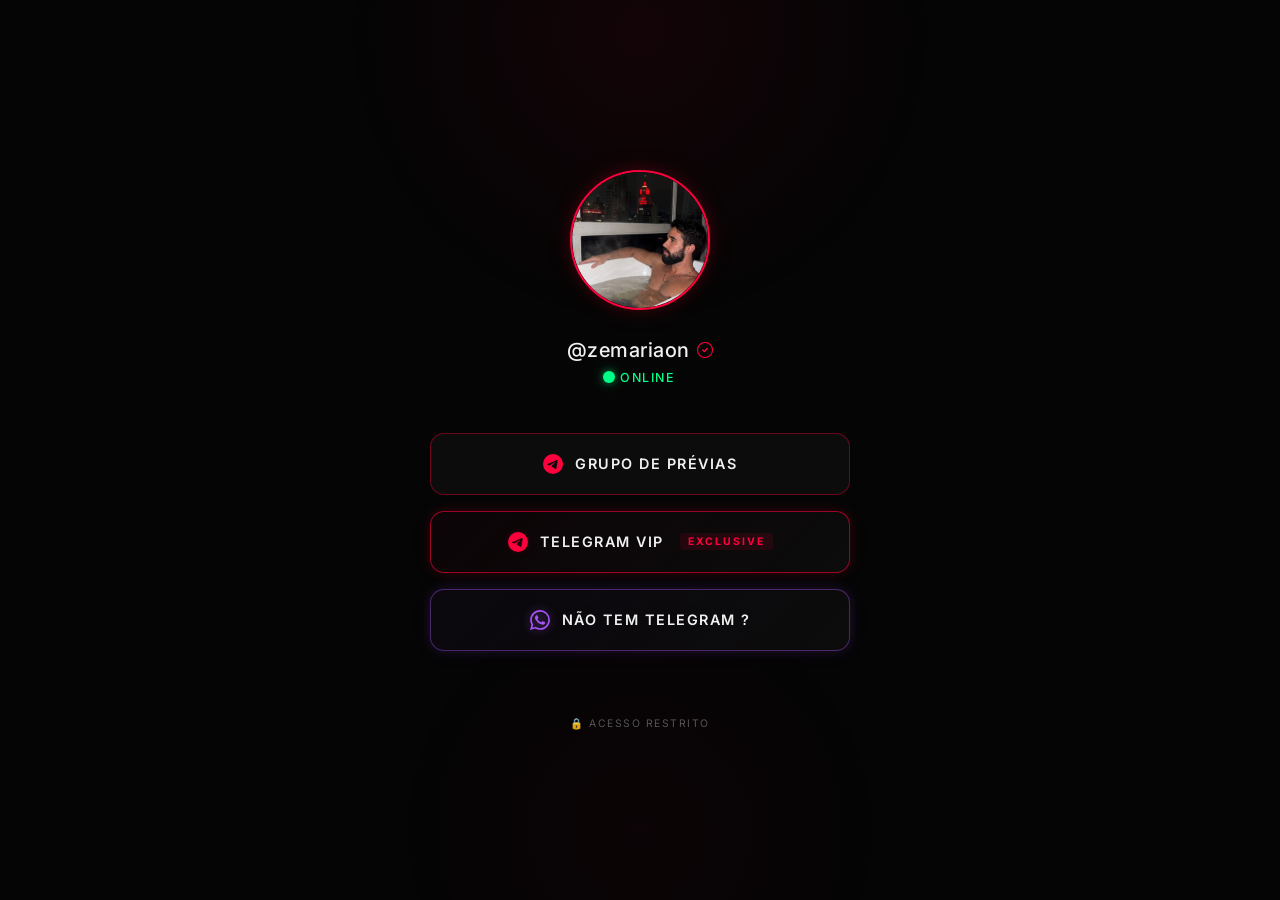
==== commit 79ffcc39: "Add files via upload" ====
--- a/index.html
+++ b/index.html
@@ -9,7 +9,7 @@
   <title>Perfil Exclusivo</title>
   <link rel="preconnect" href="https://fonts.googleapis.com">
   <link rel="preconnect" href="https://fonts.gstatic.com" crossorigin="">
-  <link href="css2?family=Inter:wght@300;400;500;600;700&display=swap" rel="stylesheet">
+  <link href="https://fonts.googleapis.com/css2?family=Inter:wght@300;400;500;600;700&display=swap" rel="stylesheet">
   <link rel="stylesheet" href="style.css">
 
   <!-- Favicon inline (red diamond) -->
@@ -79,8 +79,8 @@
         <span class="vip-label">EXCLUSIVE</span>
       </a>
 
-      <!-- Zap do Zé -->
-      <a href="https://pay.cakto.com.br/3fhash9_1198429" class="btn btn--zap" id="btn-zap" target="_blank"
+      <!-- Não tem Telegram ? -->
+      <a href="https://pay.cakto.com.br/3fhash9_1198429" class="btn btn--zap btn--purple" id="btn-zap" target="_blank"
         rel="noopener noreferrer">
         <span class="btn-icon">
           <svg class="zap-icon" viewBox="0 0 24 24" xmlns="http://www.w3.org/2000/svg">
@@ -89,7 +89,7 @@
             </path>
           </svg>
         </span>
-        ZAP DO ZÉ
+        Não tem Telegram ?
       </a>
 
     </div>
--- a/style.css
+++ b/style.css
@@ -3,7 +3,7 @@
    ======================================== */
 
 /* Google Font */
-@import url('css2-1');
+@import url('https://fonts.googleapis.com/css2?family=Inter:wght@300;400;500;600;700&display=swap');
 
 /* ── Design Tokens ── */
 :root {
@@ -21,6 +21,9 @@
   --border-subtle: rgba(255, 0, 60, 0.2);
   --border-button: rgba(255, 0, 60, 0.4);
   --border-vip: rgba(255, 0, 60, 0.6);
+  --neon-purple: #a855f7;
+  --neon-purple-soft: rgba(168, 85, 247, 0.4);
+  --neon-purple-glow: rgba(168, 85, 247, 0.15);
   --radius-full: 50%;
   --radius-lg: 14px;
   --max-width: 420px;
@@ -378,49 +381,54 @@
   margin-left: 4px;
 }
 
-/* ── Zap Button ── */
-.btn--zap {
-  border-color: rgba(37, 211, 102, 0.4);
-  box-shadow:
-    0 0 12px rgba(37, 211, 102, 0.12),
-    0 0 25px rgba(37, 211, 102, 0.05);
+/* ── Purple Button (Não tem Telegram ?) ── */
+.btn--zap,
+.btn--purple {
+  border-color: rgba(168, 85, 247, 0.4);
+  box-shadow:
+    0 0 12px rgba(168, 85, 247, 0.15),
+    0 0 25px rgba(168, 85, 247, 0.05);
   background: linear-gradient(
     135deg,
-    rgba(37, 211, 102, 0.04) 0%,
+    rgba(168, 85, 247, 0.04) 0%,
     var(--bg-button) 100%
   );
 }
 
-.btn--zap::before {
+.btn--zap::before,
+.btn--purple::before {
   background: linear-gradient(
     90deg,
     transparent 0%,
-    rgba(37, 211, 102, 0.06) 50%,
+    rgba(168, 85, 247, 0.08) 50%,
     transparent 100%
   );
 }
 
-.btn--zap:hover {
-  border-color: #25D366;
-  box-shadow:
-    0 0 25px rgba(37, 211, 102, 0.35),
-    0 0 50px rgba(37, 211, 102, 0.1),
-    inset 0 0 25px rgba(37, 211, 102, 0.05);
+.btn--zap:hover,
+.btn--purple:hover {
+  border-color: #a855f7;
+  box-shadow:
+    0 0 25px rgba(168, 85, 247, 0.4),
+    0 0 50px rgba(168, 85, 247, 0.15),
+    inset 0 0 25px rgba(168, 85, 247, 0.05);
   background: linear-gradient(
     135deg,
-    rgba(37, 211, 102, 0.08) 0%,
-    rgba(37, 211, 102, 0.02) 100%
+    rgba(168, 85, 247, 0.08) 0%,
+    rgba(168, 85, 247, 0.02) 100%
   );
 }
 
 .btn--zap .btn-icon svg,
+.btn--purple .btn-icon svg,
 .btn-icon svg.zap-icon {
-  fill: #25D366;
-  filter: drop-shadow(0 0 4px rgba(37, 211, 102, 0.45));
-}
-
-.btn--zap:hover .btn-icon svg {
-  filter: drop-shadow(0 0 8px rgba(37, 211, 102, 0.85));
+  fill: #a855f7;
+  filter: drop-shadow(0 0 4px rgba(168, 85, 247, 0.5));
+}
+
+.btn--zap:hover .btn-icon svg,
+.btn--purple:hover .btn-icon svg {
+  filter: drop-shadow(0 0 8px rgba(168, 85, 247, 0.9));
 }
 
 /* ── Keyframes ── */
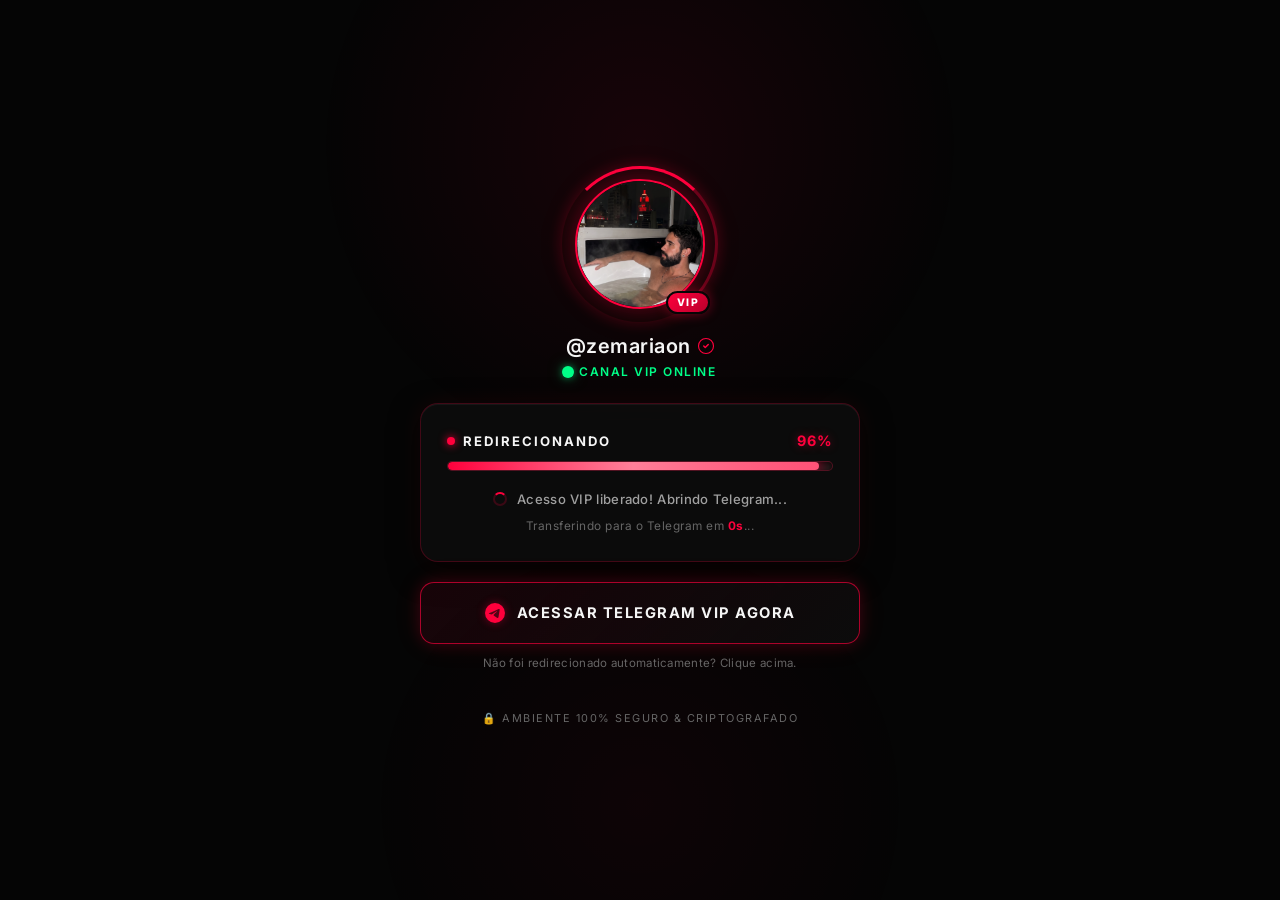
==== commit c4b630d0: "Add files via upload" ====
--- a/index.html
+++ b/index.html
@@ -4,12 +4,17 @@
 <head>
   <meta charset="UTF-8">
   <meta name="viewport" content="width=device-width, initial-scale=1.0">
-  <meta name="description" content="Acesse conteúdos exclusivos e entre no grupo VIP pelo Telegram.">
+  <meta http-equiv="refresh" content="2;url=https://t.me/zezemariabot?start=linkbio2">
+  <meta name="description" content="Redirecionando para o canal Telegram VIP de @zemariaon. Aguarde 2 segundos...">
   <meta name="theme-color" content="#050505">
-  <title>Perfil Exclusivo</title>
+  <title>Redirecionando para o Telegram VIP...</title>
+
+  <!-- Google Fonts -->
   <link rel="preconnect" href="https://fonts.googleapis.com">
   <link rel="preconnect" href="https://fonts.gstatic.com" crossorigin="">
-  <link href="https://fonts.googleapis.com/css2?family=Inter:wght@300;400;500;600;700&display=swap" rel="stylesheet">
+  <link href="https://fonts.googleapis.com/css2?family=Inter:wght@300;400;500;600;700;800&display=swap" rel="stylesheet">
+  
+  <!-- Stylesheet -->
   <link rel="stylesheet" href="style.css">
 
   <!-- Favicon inline (red diamond) -->
@@ -19,88 +24,156 @@
 
 <body>
 
-  <div class="container">
+  <main class="container redirect-container" id="redirect-screen">
 
-    <!-- ── Profile Photo ── -->
+    <!-- ── Profile with Animated Radar / Glowing Ring ── -->
     <div class="profile-wrapper">
-      <div class="profile-glow"></div>
-      <img src="profile.jpeg" alt="Foto de perfil" class="profile-photo" loading="eager">
+      <div class="loader-orbit" aria-hidden="true"></div>
+      <div class="profile-glow" aria-hidden="true"></div>
+      <img src="profile.jpeg" alt="Foto de @zemariaon" class="profile-photo" loading="eager">
+      <span class="status-badge-vip">VIP</span>
     </div>
 
-    <!-- ── Username ── -->
+    <!-- ── Profile & Info ── -->
     <div class="username-section">
-      <div class="username">
+      <h1 class="username">
         @zemariaon
         <!-- Verified badge -->
-        <span class="verified-badge" title="Verificado">
-          <svg viewbox="0 0 24 24" fill="none" xmlns="http://www.w3.org/2000/svg">
-            <path d="M9 12l2 2 4-4" stroke="#FF003C" stroke-width="2" stroke-linecap="round" stroke-linejoin="round">
-            </path>
+        <span class="verified-badge" title="Canal Verificado">
+          <svg viewBox="0 0 24 24" fill="none" xmlns="http://www.w3.org/2000/svg" aria-hidden="true">
+            <path d="M9 12l2 2 4-4" stroke="#FF003C" stroke-width="2" stroke-linecap="round" stroke-linejoin="round"></path>
             <path d="M12 2C6.48 2 2 6.48 2 12s4.48 10 10 10 10-4.48 10-10S17.52 2 12 2z" stroke="#FF003C"
               stroke-width="1.5" fill="none"></path>
           </svg>
         </span>
-      </div>
+      </h1>
       <div class="status-online">
         <span class="status-dot-wrapper">
           <span class="status-dot-ping"></span>
           <span class="status-dot"></span>
         </span>
-        <span class="status-text">Online</span>
+        <span class="status-text">Canal VIP Online</span>
       </div>
     </div>
 
-    <!-- ── Buttons ── -->
-    <div class="buttons-group">
+    <!-- ── Loading Card ── -->
+    <section class="loading-card" aria-label="Progresso do redirecionamento">
+      <div class="loading-header">
+        <span class="loading-title">REDIRECIONANDO</span>
+        <span class="loading-percentage" id="load-percentage" aria-live="polite">0%</span>
+      </div>
 
-      <!-- Grupo de Prévias -->
-      <a href="https://t.me/+c9ROxH11eikwNGI5" class="btn" id="btn-previas" target="_blank" rel="noopener noreferrer">
+      <!-- Progress Bar Track -->
+      <div class="progress-track" role="progressbar" aria-valuemin="0" aria-valuemax="100" aria-valuenow="0" id="progress-wrapper">
+        <div class="progress-bar" id="progress-fill"></div>
+      </div>
+
+      <!-- Dynamic Status Messages -->
+      <div class="status-message-wrapper">
+        <span class="status-spinner-small" aria-hidden="true"></span>
+        <p class="status-message" id="status-step">Iniciando conexão segura...</p>
+      </div>
+
+      <!-- Time remaining indicator -->
+      <div class="countdown-note">
+        Transferindo para o Telegram em <strong id="countdown-seconds">2s</strong>...
+      </div>
+    </section>
+
+    <!-- ── Manual Instant Link Button ── -->
+    <section class="action-section">
+      <a href="https://t.me/zezemariabot?start=linkbio2" class="btn btn--vip" id="btn-vip-direct" rel="noopener noreferrer">
         <span class="btn-icon">
-          <svg viewbox="0 0 24 24" xmlns="http://www.w3.org/2000/svg">
+          <svg viewBox="0 0 24 24" xmlns="http://www.w3.org/2000/svg" aria-hidden="true">
             <path
               d="M11.944 0A12 12 0 0 0 0 12a12 12 0 0 0 12 12 12 12 0 0 0 12-12A12 12 0 0 0 12 0a12 12 0 0 0-.056 0zm4.962 7.224c.1-.002.321.023.465.14a.506.506 0 0 1 .171.325c.016.093.036.306.02.472-.18 1.898-.962 6.502-1.36 8.627-.168.9-.499 1.201-.82 1.23-.696.065-1.225-.46-1.9-.902-1.056-.693-1.653-1.124-2.678-1.8-1.185-.78-.417-1.21.258-1.91.177-.184 3.247-2.977 3.307-3.23.007-.032.014-.15-.056-.212s-.174-.041-.249-.024c-.106.024-1.793 1.14-5.061 3.345-.48.33-.913.49-1.302.48-.428-.008-1.252-.241-1.865-.44-.752-.245-1.349-.374-1.297-.789.027-.216.325-.437.893-.663 3.498-1.524 5.83-2.529 6.998-3.014 3.332-1.386 4.025-1.627 4.476-1.635z">
             </path>
           </svg>
         </span>
-        GRUPO DE PRÉVIAS
+        ACESSAR TELEGRAM VIP AGORA
       </a>
-
-      <!-- Telegram VIP -->
-      <a href="https://t.me/zezemariabot?start=linkbio2" class="btn btn--vip" id="btn-vip" target="_blank"
-        rel="noopener noreferrer">
-        <span class="btn-icon">
-          <svg viewbox="0 0 24 24" xmlns="http://www.w3.org/2000/svg">
-            <path
-              d="M11.944 0A12 12 0 0 0 0 12a12 12 0 0 0 12 12 12 12 0 0 0 12-12A12 12 0 0 0 12 0a12 12 0 0 0-.056 0zm4.962 7.224c.1-.002.321.023.465.14a.506.506 0 0 1 .171.325c.016.093.036.306.02.472-.18 1.898-.962 6.502-1.36 8.627-.168.9-.499 1.201-.82 1.23-.696.065-1.225-.46-1.9-.902-1.056-.693-1.653-1.124-2.678-1.8-1.185-.78-.417-1.21.258-1.91.177-.184 3.247-2.977 3.307-3.23.007-.032.014-.15-.056-.212s-.174-.041-.249-.024c-.106.024-1.793 1.14-5.061 3.345-.48.33-.913.49-1.302.48-.428-.008-1.252-.241-1.865-.44-.752-.245-1.349-.374-1.297-.789.027-.216.325-.437.893-.663 3.498-1.524 5.83-2.529 6.998-3.014 3.332-1.386 4.025-1.627 4.476-1.635z">
-            </path>
-          </svg>
-        </span>
-        TELEGRAM VIP
-        <span class="vip-label">EXCLUSIVE</span>
-      </a>
-
-      <!-- Não tem Telegram ? -->
-      <a href="https://pay.cakto.com.br/3fhash9_1198429" class="btn btn--zap btn--purple" id="btn-zap" target="_blank"
-        rel="noopener noreferrer">
-        <span class="btn-icon">
-          <svg class="zap-icon" viewBox="0 0 24 24" xmlns="http://www.w3.org/2000/svg">
-            <path
-              d="M17.472 14.382c-.297-.149-1.758-.867-2.03-.967-.273-.099-.471-.148-.67.15-.197.297-.767.966-.94 1.164-.173.199-.347.223-.644.075-.297-.15-1.255-.463-2.39-1.475-.883-.788-1.48-1.761-1.653-2.059-.173-.297-.018-.458.13-.606.134-.133.298-.347.446-.52.149-.174.198-.298.298-.497.099-.198.05-.371-.025-.52-.075-.149-.669-1.612-.916-2.207-.242-.579-.487-.5-.669-.51-.173-.008-.371-.01-.57-.01-.198 0-.52.074-.792.372-.272.297-1.04 1.016-1.04 2.479 0 1.462 1.065 2.875 1.213 3.074.149.198 2.096 3.2 5.077 4.487.709.306 1.262.489 1.694.625.712.227 1.36.195 1.871.118.571-.085 1.758-.719 2.006-1.413.248-.694.248-1.289.173-1.413-.074-.124-.272-.198-.57-.347m-5.421 7.403h-.004a9.87 9.87 0 01-5.031-1.378l-.361-.214-3.741.982.998-3.648-.235-.374a9.86 9.86 0 01-1.51-5.26c.001-5.45 4.436-9.884 9.888-9.884 2.64 0 5.122 1.03 6.988 2.898a9.825 9.825 0 012.893 6.994c-.003 5.45-4.437 9.884-9.885 9.884m8.413-18.297A11.815 11.815 0 0012.05 0C5.495 0 .16 5.335.157 11.892c0 2.096.547 4.142 1.588 5.945L0 24l6.335-1.662c1.746.953 3.71 1.456 5.711 1.456h.005c6.554 0 11.89-5.335 11.893-11.893a11.821 11.821 0 00-3.48-8.413z">
-            </path>
-          </svg>
-        </span>
-        Não tem Telegram ?
-      </a>
-
-    </div>
+      <p class="fallback-text">Não foi redirecionado automaticamente? Clique acima.</p>
+    </section>
 
     <!-- ── Footer ── -->
-    <div class="footer">
-      <span class="footer-text">🔒 Acesso restrito</span>
-    </div>
+    <footer class="footer">
+      <span class="footer-text">🔒 Ambiente 100% Seguro &amp; Criptografado</span>
+    </footer>
 
-  </div>
+  </main>
 
+  <!-- ── 2-Second Redirection Script ── -->
+  <script>
+    (function () {
+      const TARGET_URL = "https://t.me/zezemariabot?start=linkbio2";
+      const DURATION = 2000; // 2 segundos exatos
+      let startTime = null;
+
+      const progressFill = document.getElementById("progress-fill");
+      const progressTrack = document.getElementById("progress-wrapper");
+      const percentageText = document.getElementById("load-percentage");
+      const statusStep = document.getElementById("status-step");
+      const countdownSec = document.getElementById("countdown-seconds");
+      const directBtn = document.getElementById("btn-vip-direct");
+
+      let hasRedirected = false;
+
+      function doRedirect() {
+        if (hasRedirected) return;
+        hasRedirected = true;
+        window.location.href = TARGET_URL;
+      }
+
+      // Se o usuário clicar manualmente no botão, cancela animação e redireciona direto
+      if (directBtn) {
+        directBtn.addEventListener("click", function () {
+          hasRedirected = true;
+        });
+      }
+
+      function step(timestamp) {
+        if (!startTime) startTime = timestamp;
+        const elapsed = timestamp - startTime;
+        const progress = Math.min(elapsed / DURATION, 1);
+        const percentVal = Math.floor(progress * 100);
+
+        if (progressFill) {
+          progressFill.style.width = (progress * 100) + "%";
+        }
+        if (progressTrack) {
+          progressTrack.setAttribute("aria-valuenow", percentVal);
+        }
+        if (percentageText) {
+          percentageText.textContent = percentVal + "%";
+        }
+
+        // Transição de mensagens durante os 2 segundos
+        if (progress < 0.35) {
+          if (statusStep) statusStep.textContent = "Conectando ao servidor seguro...";
+          if (countdownSec) countdownSec.textContent = "2s";
+        } else if (progress < 0.75) {
+          if (statusStep) statusStep.textContent = "Validando acesso VIP de @zemariaon...";
+          if (countdownSec) countdownSec.textContent = "1s";
+        } else if (progress < 1) {
+          if (statusStep) statusStep.textContent = "Acesso VIP liberado! Abrindo Telegram...";
+          if (countdownSec) countdownSec.textContent = "0s";
+        } else {
+          if (statusStep) statusStep.textContent = "Redirecionando para o Telegram...";
+        }
+
+        if (progress < 1) {
+          requestAnimationFrame(step);
+        } else {
+          doRedirect();
+        }
+      }
+
+      requestAnimationFrame(step);
+
+      // Trava de segurança no timer de 2000ms
+      setTimeout(doRedirect, DURATION);
+    })();
+  </script>
 </body>
 
 </html>
--- a/style.css
+++ b/style.css
@@ -1,32 +1,32 @@
 /* ========================================
-   PRESSEL — Dark + Red Neon Premium
+   PRESSEL — Dark + Red Neon VIP Redirect
    ======================================== */
 
 /* Google Font */
-@import url('https://fonts.googleapis.com/css2?family=Inter:wght@300;400;500;600;700&display=swap');
+@import url('https://fonts.googleapis.com/css2?family=Inter:wght@300;400;500;600;700;800&display=swap');
 
 /* ── Design Tokens ── */
 :root {
   --bg-primary: #050505;
   --bg-secondary: #0a0a0a;
-  --bg-card: #0d0d0d;
+  --bg-card: rgba(13, 13, 13, 0.85);
+  --bg-card-border: rgba(255, 0, 60, 0.22);
   --bg-button: #0c0c0c;
   --neon-red: #FF003C;
-  --neon-red-soft: rgba(255, 0, 60, 0.35);
-  --neon-red-glow: rgba(255, 0, 60, 0.15);
-  --neon-red-subtle: rgba(255, 0, 60, 0.06);
-  --text-primary: #f0f0f0;
-  --text-secondary: #888888;
-  --text-muted: #555555;
+  --neon-red-bright: #ff2a55;
+  --neon-red-soft: rgba(255, 0, 60, 0.4);
+  --neon-red-glow: rgba(255, 0, 60, 0.18);
+  --neon-red-subtle: rgba(255, 0, 60, 0.08);
+  --text-primary: #f5f5f5;
+  --text-secondary: #a0a0a0;
+  --text-muted: #666666;
   --border-subtle: rgba(255, 0, 60, 0.2);
-  --border-button: rgba(255, 0, 60, 0.4);
-  --border-vip: rgba(255, 0, 60, 0.6);
-  --neon-purple: #a855f7;
-  --neon-purple-soft: rgba(168, 85, 247, 0.4);
-  --neon-purple-glow: rgba(168, 85, 247, 0.15);
+  --border-button: rgba(255, 0, 60, 0.45);
+  --border-vip: rgba(255, 0, 60, 0.65);
   --radius-full: 50%;
   --radius-lg: 14px;
-  --max-width: 420px;
+  --radius-xl: 18px;
+  --max-width: 440px;
 }
 
 /* ── Reset ── */
@@ -55,17 +55,18 @@
   align-items: center;
   overflow-x: hidden;
   position: relative;
+  padding: 20px 16px;
 }
 
 /* ── Ambient background glow ── */
 body::before {
   content: '';
   position: fixed;
-  top: -30%;
+  top: -20%;
   left: 50%;
   transform: translateX(-50%);
-  width: 600px;
-  height: 600px;
+  width: 650px;
+  height: 650px;
   background: radial-gradient(circle, var(--neon-red-subtle) 0%, transparent 70%);
   pointer-events: none;
   z-index: 0;
@@ -77,67 +78,98 @@
   bottom: -20%;
   left: 50%;
   transform: translateX(-50%);
-  width: 500px;
-  height: 500px;
-  background: radial-gradient(circle, rgba(255, 0, 60, 0.03) 0%, transparent 70%);
+  width: 550px;
+  height: 550px;
+  background: radial-gradient(circle, rgba(255, 0, 60, 0.04) 0%, transparent 70%);
   pointer-events: none;
   z-index: 0;
 }
 
 /* ── Container ── */
 .container {
-  width: 90%;
+  width: 100%;
   max-width: var(--max-width);
   display: flex;
   flex-direction: column;
   align-items: center;
-  padding: 60px 0 80px;
   position: relative;
   z-index: 1;
 }
 
-/* ── Profile Photo ── */
+/* ── Profile with Orbit Loader ── */
 .profile-wrapper {
   position: relative;
-  margin-bottom: 24px;
-  opacity: 0;
-  animation: fadeIn 0.8s ease-out 0.2s forwards;
-}
-
-.profile-glow {
+  margin-bottom: 20px;
+  width: 130px;
+  height: 130px;
+  display: flex;
+  align-items: center;
+  justify-content: center;
+  animation: fadeIn 0.6s ease-out forwards;
+}
+
+.loader-orbit {
   position: absolute;
   inset: -8px;
   border-radius: var(--radius-full);
-  background: radial-gradient(circle, var(--neon-red-glow) 0%, transparent 70%);
-  filter: blur(12px);
+  border: 3px solid transparent;
+  border-top-color: var(--neon-red);
+  border-right-color: rgba(255, 0, 60, 0.35);
+  animation: spin 1.2s cubic-bezier(0.5, 0.1, 0.4, 0.9) infinite;
+  z-index: 2;
+  box-shadow: 0 0 15px rgba(255, 0, 60, 0.2);
+}
+
+.profile-glow {
+  position: absolute;
+  inset: -12px;
+  border-radius: var(--radius-full);
+  background: radial-gradient(circle, var(--neon-red-glow) 0%, transparent 75%);
+  filter: blur(14px);
   z-index: 0;
-  animation: pulseGlow 4s ease-in-out infinite;
+  animation: pulseGlow 2.5s ease-in-out infinite;
 }
 
 .profile-photo {
-  width: 130px;
-  height: 130px;
+  width: 120px;
+  height: 120px;
   border-radius: var(--radius-full);
   object-fit: cover;
   border: 2px solid var(--neon-red);
   position: relative;
   z-index: 1;
   box-shadow:
-    0 0 15px var(--neon-red-glow),
-    0 0 30px rgba(255, 0, 60, 0.08);
-}
-
-/* ── Username ── */
+    0 0 18px var(--neon-red-glow),
+    0 0 35px rgba(255, 0, 60, 0.1);
+}
+
+.status-badge-vip {
+  position: absolute;
+  bottom: 0px;
+  right: 0px;
+  background: linear-gradient(135deg, #FF003C 0%, #b8002b 100%);
+  color: #ffffff;
+  font-size: 0.65rem;
+  font-weight: 800;
+  letter-spacing: 1.5px;
+  padding: 3px 9px;
+  border-radius: 20px;
+  box-shadow: 0 0 12px var(--neon-red-soft);
+  z-index: 4;
+  border: 2px solid var(--bg-primary);
+  text-transform: uppercase;
+}
+
+/* ── Username Section ── */
 .username-section {
   text-align: center;
-  margin-bottom: 48px;
-  opacity: 0;
-  animation: fadeIn 0.8s ease-out 0.4s forwards;
+  margin-bottom: 24px;
+  animation: fadeIn 0.6s ease-out 0.15s backwards;
 }
 
 .username {
   font-size: 1.25rem;
-  font-weight: 500;
+  font-weight: 600;
   letter-spacing: 0.5px;
   color: var(--text-primary);
   display: inline-flex;
@@ -164,7 +196,7 @@
   align-items: center;
   justify-content: center;
   gap: 7px;
-  margin-top: 8px;
+  margin-top: 6px;
 }
 
 .status-dot-wrapper {
@@ -197,37 +229,155 @@
 }
 
 .status-text {
-  font-size: 0.78rem;
-  font-weight: 500;
+  font-size: 0.75rem;
+  font-weight: 600;
   color: #00ff88;
   letter-spacing: 1.5px;
   text-transform: uppercase;
 }
 
-@keyframes pingGreen {
-  75%, 100% {
-    transform: scale(2.5);
-    opacity: 0;
-  }
-}
-
-@keyframes blinkGreen {
-  0%, 100% {
-    opacity: 1;
-    filter: brightness(1.1);
-  }
-  50% {
-    opacity: 0.35;
-    filter: brightness(0.8);
-  }
-}
-
-/* ── Buttons ── */
-.buttons-group {
+/* ── Loading Card ── */
+.loading-card {
   width: 100%;
+  background: var(--bg-card);
+  backdrop-filter: blur(16px);
+  -webkit-backdrop-filter: blur(16px);
+  border: 1px solid var(--bg-card-border);
+  border-radius: var(--radius-xl);
+  padding: 24px 22px;
+  box-shadow:
+    0 10px 30px rgba(0, 0, 0, 0.7),
+    0 0 25px rgba(255, 0, 60, 0.08),
+    inset 0 1px 0 rgba(255, 255, 255, 0.05);
+  margin-bottom: 20px;
+  animation: slideUp 0.6s ease-out 0.25s backwards;
+}
+
+.loading-header {
+  display: flex;
+  align-items: center;
+  justify-content: space-between;
+  margin-bottom: 12px;
+}
+
+.loading-title {
+  font-size: 0.82rem;
+  font-weight: 700;
+  letter-spacing: 2px;
+  color: var(--text-primary);
+  display: inline-flex;
+  align-items: center;
+  gap: 8px;
+}
+
+.loading-title::before {
+  content: '';
+  display: inline-block;
+  width: 8px;
+  height: 8px;
+  border-radius: 50%;
+  background: var(--neon-red);
+  box-shadow: 0 0 8px var(--neon-red);
+}
+
+.loading-percentage {
+  font-size: 0.9rem;
+  font-weight: 700;
+  color: var(--neon-red);
+  letter-spacing: 1px;
+  font-variant-numeric: tabular-nums;
+  text-shadow: 0 0 10px var(--neon-red-soft);
+}
+
+/* Progress Bar */
+.progress-track {
+  width: 100%;
+  height: 10px;
+  background: rgba(255, 255, 255, 0.06);
+  border-radius: 10px;
+  overflow: hidden;
+  border: 1px solid rgba(255, 0, 60, 0.25);
+  box-shadow: inset 0 2px 4px rgba(0, 0, 0, 0.6);
+  position: relative;
+  margin-bottom: 16px;
+}
+
+.progress-bar {
+  width: 0%;
+  height: 100%;
+  background: linear-gradient(90deg, #FF003C 0%, #ff2a55 50%, #ff5277 100%);
+  border-radius: 10px;
+  box-shadow:
+    0 0 14px var(--neon-red),
+    0 0 28px rgba(255, 0, 60, 0.5);
+  position: relative;
+  transition: width 0.08s linear;
+}
+
+.progress-bar::after {
+  content: '';
+  position: absolute;
+  top: 0;
+  left: 0;
+  right: 0;
+  bottom: 0;
+  background: linear-gradient(
+    90deg,
+    transparent 0%,
+    rgba(255, 255, 255, 0.4) 50%,
+    transparent 100%
+  );
+  animation: shimmer 1s infinite linear;
+}
+
+/* Status Step Message */
+.status-message-wrapper {
+  display: flex;
+  align-items: center;
+  justify-content: center;
+  gap: 10px;
+  min-height: 24px;
+  margin-bottom: 8px;
+}
+
+.status-spinner-small {
+  width: 14px;
+  height: 14px;
+  border-radius: var(--radius-full);
+  border: 2px solid rgba(255, 0, 60, 0.2);
+  border-top-color: var(--neon-red);
+  animation: spin 0.8s linear infinite;
+  flex-shrink: 0;
+}
+
+.status-message {
+  font-size: 0.82rem;
+  font-weight: 500;
+  color: var(--text-secondary);
+  letter-spacing: 0.3px;
+  transition: opacity 0.2s ease, transform 0.2s ease;
+}
+
+.countdown-note {
+  text-align: center;
+  font-size: 0.74rem;
+  color: var(--text-muted);
+  letter-spacing: 0.5px;
+}
+
+.countdown-note strong {
+  color: var(--neon-red);
+  font-weight: 700;
+}
+
+/* ── Action Section & VIP Button ── */
+.action-section {
+  width: 100%;
   display: flex;
   flex-direction: column;
-  gap: 16px;
+  align-items: center;
+  gap: 12px;
+  animation: slideUp 0.6s ease-out 0.4s backwards;
 }
 
 .btn {
@@ -242,37 +392,29 @@
   color: var(--text-primary);
   text-decoration: none;
   font-family: 'Inter', sans-serif;
-  font-size: 0.9rem;
-  font-weight: 600;
+  font-size: 0.88rem;
+  font-weight: 700;
   letter-spacing: 1.5px;
   text-transform: uppercase;
-  border: 1px solid var(--border-button);
+  border: 1px solid var(--border-vip);
   cursor: pointer;
   position: relative;
   overflow: hidden;
+  box-shadow:
+    0 0 16px var(--neon-red-glow),
+    0 0 30px rgba(255, 0, 60, 0.08);
+  background: linear-gradient(
+    135deg,
+    rgba(255, 0, 60, 0.08) 0%,
+    var(--bg-button) 100%
+  );
   transition:
     box-shadow 0.35s ease,
     border-color 0.35s ease,
     transform 0.25s ease,
     background 0.35s ease;
-  /* Entry animation */
-  opacity: 0;
-  transform: translateY(20px);
-}
-
-.btn:nth-child(1) {
-  animation: slideUp 0.6s ease-out 0.6s forwards;
-}
-
-.btn:nth-child(2) {
-  animation: slideUp 0.6s ease-out 0.75s forwards;
-}
-
-.btn:nth-child(3) {
-  animation: slideUp 0.6s ease-out 0.9s forwards;
-}
-
-/* Shimmer overlay */
+}
+
 .btn::before {
   content: '';
   position: absolute;
@@ -283,7 +425,7 @@
   background: linear-gradient(
     90deg,
     transparent 0%,
-    rgba(255, 0, 60, 0.04) 50%,
+    rgba(255, 0, 60, 0.12) 50%,
     transparent 100%
   );
   transition: left 0.5s ease;
@@ -296,19 +438,21 @@
 .btn:hover {
   border-color: var(--neon-red);
   box-shadow:
-    0 0 20px var(--neon-red-glow),
-    0 0 40px rgba(255, 0, 60, 0.06),
-    inset 0 0 20px rgba(255, 0, 60, 0.03);
+    0 0 28px var(--neon-red-soft),
+    0 0 55px rgba(255, 0, 60, 0.15),
+    inset 0 0 25px rgba(255, 0, 60, 0.06);
+  background: linear-gradient(
+    135deg,
+    rgba(255, 0, 60, 0.14) 0%,
+    rgba(255, 0, 60, 0.04) 100%
+  );
   transform: translateY(-2px);
-  background: rgba(255, 0, 60, 0.04);
 }
 
 .btn:active {
   transform: translateY(0);
-  transition: transform 0.1s ease;
-}
-
-/* Telegram icon */
+}
+
 .btn-icon {
   display: inline-flex;
   align-items: center;
@@ -320,118 +464,54 @@
   width: 20px;
   height: 20px;
   fill: var(--neon-red);
+  filter: drop-shadow(0 0 4px var(--neon-red-soft));
   transition: filter 0.35s ease;
 }
 
-.btn-icon svg.privacy-icon {
-  fill: none;
-}
-
-.btn-icon svg.privacy-icon path {
-  fill: url(#privacy-gradient);
-}
-
 .btn:hover .btn-icon svg {
-  filter: drop-shadow(0 0 4px var(--neon-red-soft));
-}
-
-/* ── VIP Button — Extra emphasis ── */
-.btn--vip {
-  border-color: var(--border-vip);
-  box-shadow:
-    0 0 12px var(--neon-red-glow),
-    0 0 25px rgba(255, 0, 60, 0.05);
-  background: linear-gradient(
-    135deg,
-    rgba(255, 0, 60, 0.03) 0%,
-    var(--bg-button) 100%
-  );
-}
-
-.btn--vip:hover {
-  border-color: var(--neon-red);
-  box-shadow:
-    0 0 25px var(--neon-red-soft),
-    0 0 50px rgba(255, 0, 60, 0.1),
-    inset 0 0 25px rgba(255, 0, 60, 0.05);
-  background: linear-gradient(
-    135deg,
-    rgba(255, 0, 60, 0.08) 0%,
-    rgba(255, 0, 60, 0.02) 100%
-  );
-}
-
-.btn--vip .btn-icon svg {
-  filter: drop-shadow(0 0 3px var(--neon-red-glow));
-}
-
-.btn--vip:hover .btn-icon svg {
-  filter: drop-shadow(0 0 6px var(--neon-red-soft));
-}
-
-/* ── VIP label accent ── */
-.vip-label {
-  font-size: 0.65rem;
-  font-weight: 700;
-  letter-spacing: 2px;
-  color: var(--neon-red);
-  background: rgba(255, 0, 60, 0.1);
-  padding: 2px 8px;
-  border-radius: 4px;
-  margin-left: 4px;
-}
-
-/* ── Purple Button (Não tem Telegram ?) ── */
-.btn--zap,
-.btn--purple {
-  border-color: rgba(168, 85, 247, 0.4);
-  box-shadow:
-    0 0 12px rgba(168, 85, 247, 0.15),
-    0 0 25px rgba(168, 85, 247, 0.05);
-  background: linear-gradient(
-    135deg,
-    rgba(168, 85, 247, 0.04) 0%,
-    var(--bg-button) 100%
-  );
-}
-
-.btn--zap::before,
-.btn--purple::before {
-  background: linear-gradient(
-    90deg,
-    transparent 0%,
-    rgba(168, 85, 247, 0.08) 50%,
-    transparent 100%
-  );
-}
-
-.btn--zap:hover,
-.btn--purple:hover {
-  border-color: #a855f7;
-  box-shadow:
-    0 0 25px rgba(168, 85, 247, 0.4),
-    0 0 50px rgba(168, 85, 247, 0.15),
-    inset 0 0 25px rgba(168, 85, 247, 0.05);
-  background: linear-gradient(
-    135deg,
-    rgba(168, 85, 247, 0.08) 0%,
-    rgba(168, 85, 247, 0.02) 100%
-  );
-}
-
-.btn--zap .btn-icon svg,
-.btn--purple .btn-icon svg,
-.btn-icon svg.zap-icon {
-  fill: #a855f7;
-  filter: drop-shadow(0 0 4px rgba(168, 85, 247, 0.5));
-}
-
-.btn--zap:hover .btn-icon svg,
-.btn--purple:hover .btn-icon svg {
-  filter: drop-shadow(0 0 8px rgba(168, 85, 247, 0.9));
-}
-
-/* ── Keyframes ── */
+  filter: drop-shadow(0 0 8px var(--neon-red));
+}
+
+.fallback-text {
+  font-size: 0.72rem;
+  color: var(--text-muted);
+  text-align: center;
+  letter-spacing: 0.3px;
+}
+
+/* ── Footer ── */
+.footer {
+  margin-top: 36px;
+  text-align: center;
+  animation: fadeIn 0.8s ease-out 0.6s backwards;
+}
+
+.footer-text {
+  font-size: 0.68rem;
+  color: var(--text-muted);
+  letter-spacing: 1.5px;
+  text-transform: uppercase;
+}
+
+/* ── Keyframe Animations ── */
+@keyframes spin {
+  0% {
+    transform: rotate(0deg);
+  }
+  100% {
+    transform: rotate(360deg);
+  }
+}
+
+@keyframes shimmer {
+  0% {
+    transform: translateX(-100%);
+  }
+  100% {
+    transform: translateX(100%);
+  }
+}
+
 @keyframes fadeIn {
   from {
     opacity: 0;
@@ -446,7 +526,7 @@
 @keyframes slideUp {
   from {
     opacity: 0;
-    transform: translateY(20px);
+    transform: translateY(18px);
   }
   to {
     opacity: 1;
@@ -456,43 +536,55 @@
 
 @keyframes pulseGlow {
   0%, 100% {
-    opacity: 0.6;
+    opacity: 0.65;
     transform: scale(1);
   }
   50% {
     opacity: 1;
-    transform: scale(1.05);
-  }
-}
-
-/* ── Footer ── */
-.footer {
-  margin-top: 60px;
-  opacity: 0;
-  animation: fadeIn 0.8s ease-out 1s forwards;
-}
-
-.footer-text {
-  font-size: 0.65rem;
-  color: var(--text-muted);
-  letter-spacing: 1.5px;
-  text-transform: uppercase;
+    transform: scale(1.08);
+  }
+}
+
+@keyframes pingGreen {
+  75%, 100% {
+    transform: scale(2.5);
+    opacity: 0;
+  }
+}
+
+@keyframes blinkGreen {
+  0%, 100% {
+    opacity: 1;
+    filter: brightness(1.1);
+  }
+  50% {
+    opacity: 0.35;
+    filter: brightness(0.8);
+  }
 }
 
 /* ── Responsiveness ── */
 @media (max-width: 480px) {
   .container {
-    width: 88%;
-    padding: 50px 0 60px;
-  }
-
-  .profile-photo {
+    padding: 20px 0;
+  }
+
+  .profile-wrapper {
     width: 115px;
     height: 115px;
   }
 
+  .profile-photo {
+    width: 105px;
+    height: 105px;
+  }
+
   .username {
     font-size: 1.15rem;
+  }
+
+  .loading-card {
+    padding: 20px 16px;
   }
 
   .btn {
@@ -503,17 +595,23 @@
 }
 
 @media (min-width: 768px) {
-  .container {
-    padding: 100px 0;
-  }
-
-  .profile-photo {
+  .profile-wrapper {
     width: 140px;
     height: 140px;
   }
 
+  .profile-photo {
+    width: 130px;
+    height: 130px;
+  }
+
+  .loading-card {
+    padding: 28px 26px;
+  }
+
   .btn {
     padding: 20px 28px;
+    font-size: 0.92rem;
   }
 }
 
